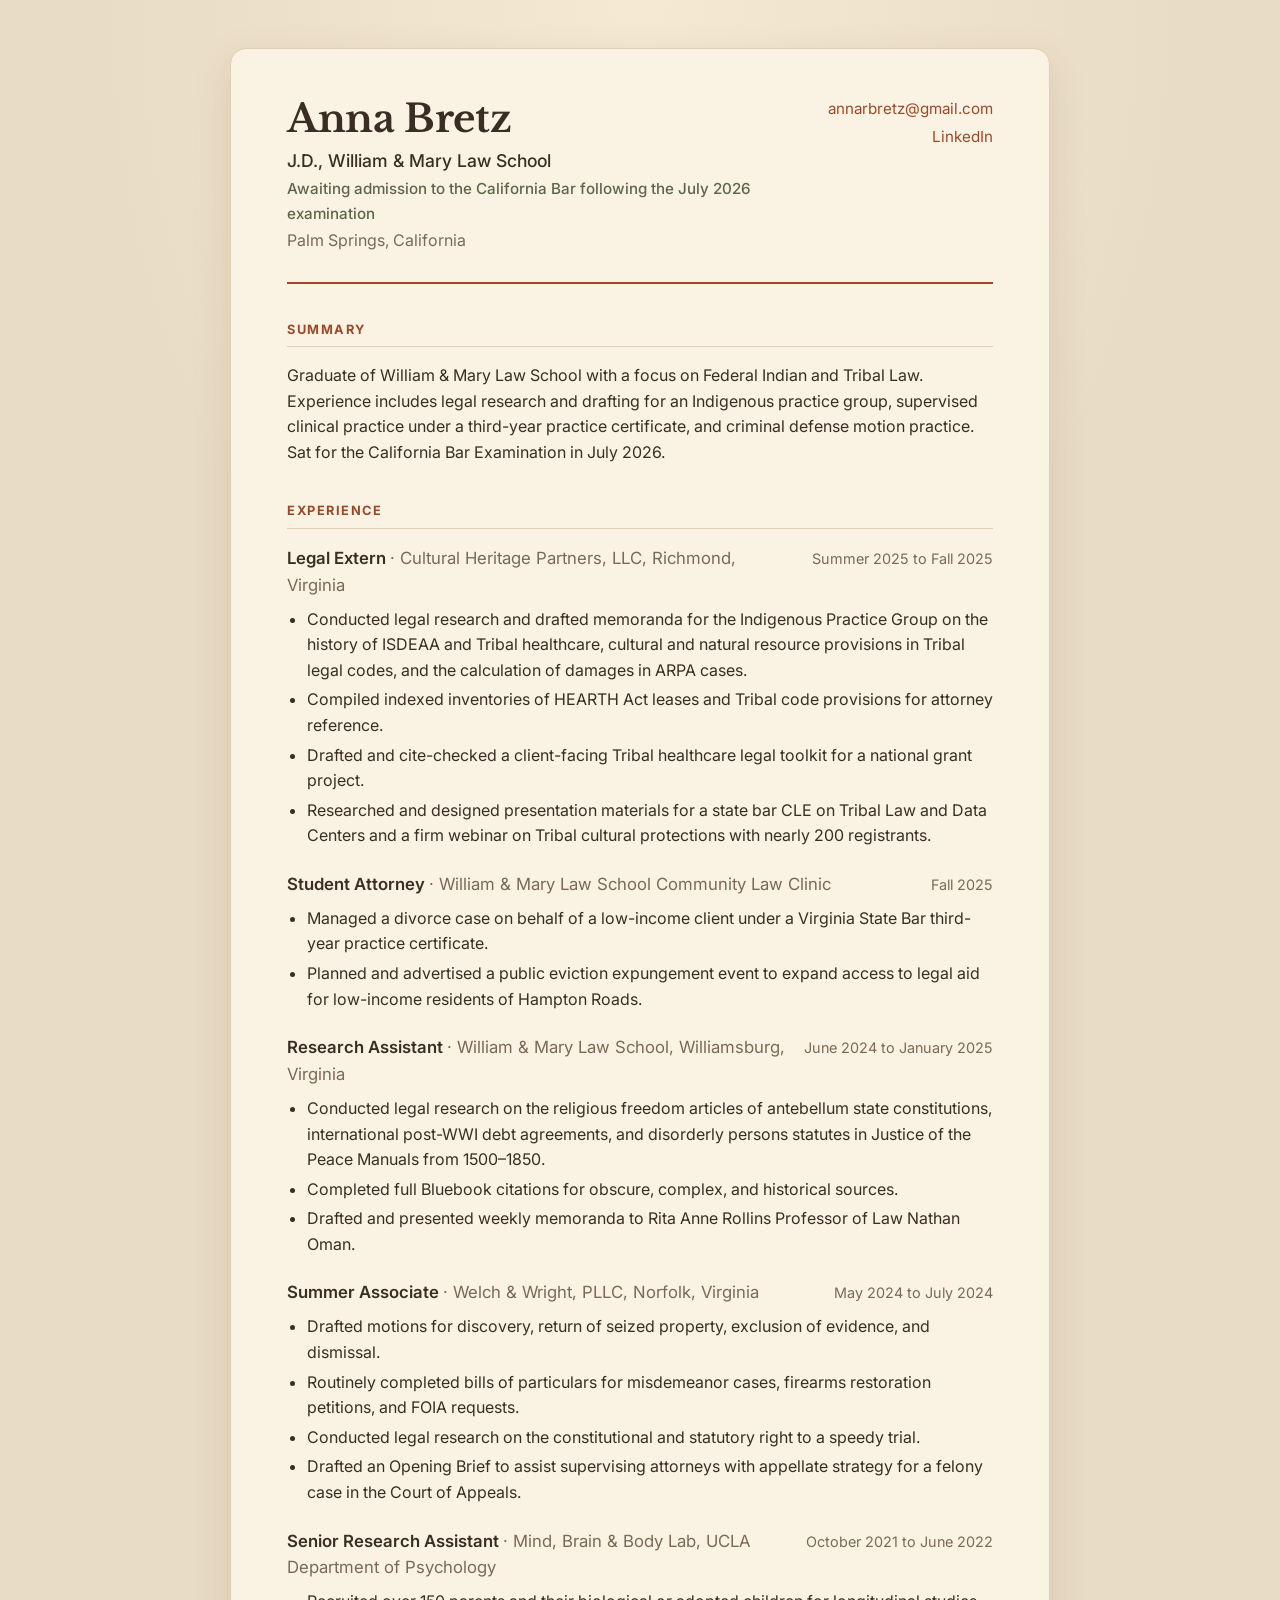
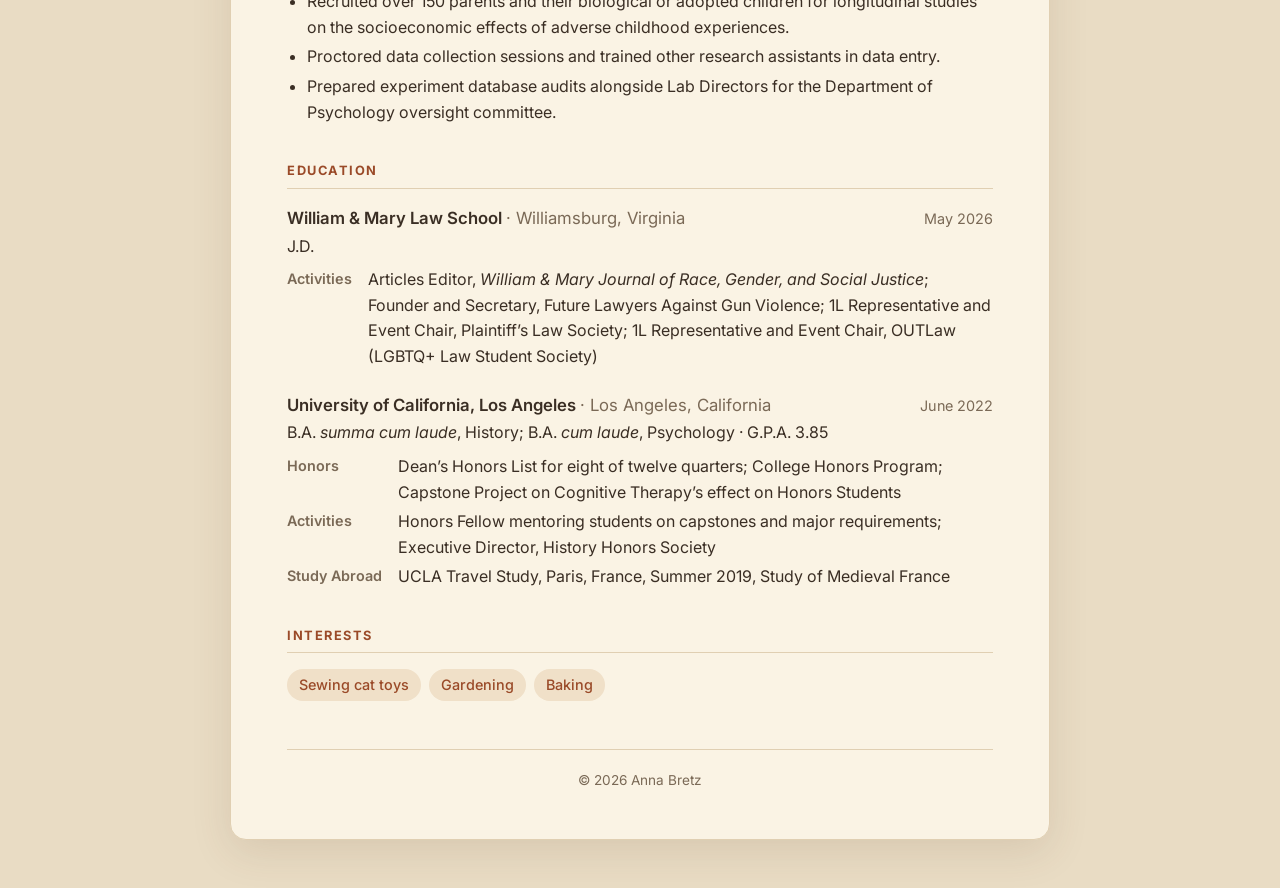
==== index.html @ bf1dffb8 "Add resume website Co-Authored-By: Claude Opus 5.5 <noreply@anthropic.com> Claude-Session: https://c" ====
<!doctype html>
<html lang="en">
<head>
  <meta charset="utf-8">
  <meta name="viewport" content="width=device-width, initial-scale=1">

  <title>Anna Bretz — J.D., William &amp; Mary Law School</title>
  <meta name="description" content="Resume of Anna Bretz: J.D., William & Mary Law School, with a focus on Federal Indian and Tribal Law.">

  <meta property="og:type" content="website">
  <meta property="og:title" content="Anna Bretz — J.D., William &amp; Mary Law School">
  <meta property="og:description" content="Resume of Anna Bretz: J.D., William & Mary Law School, with a focus on Federal Indian and Tribal Law.">
  <meta property="og:url" content="https://annabretz.com/">
  <meta name="twitter:card" content="summary">

  <link rel="icon" href="data:image/svg+xml,<svg xmlns='http://www.w3.org/2000/svg' viewBox='0 0 100 100'><rect width='100' height='100' rx='20' fill='%239a4a28'/><text x='50' y='66' font-size='50' text-anchor='middle' fill='white' font-family='Arial,sans-serif' font-weight='bold'>AB</text></svg>">
  <link rel="preconnect" href="https://fonts.googleapis.com">
  <link rel="preconnect" href="https://fonts.gstatic.com" crossorigin>
  <link href="https://fonts.googleapis.com/css2?family=Inter:wght@400;500;600;700&family=Libre+Baskerville:wght@400;700&display=swap" rel="stylesheet">
  <link rel="stylesheet" href="styles.css">
</head>
<body>
  <main class="page">

    <!-- ===================== HEADER ===================== -->
    <header class="hero">
      <div>
        <h1>Anna Bretz</h1>
        <p class="role">J.D., William &amp; Mary Law School</p>
        <p class="status">Awaiting admission to the California Bar following the July 2026 examination</p>
        <p class="location">Palm Springs, California</p>
      </div>
      <nav class="contact" aria-label="Contact">
        <a href="mailto:annarbretz@gmail.com">annarbretz@gmail.com</a>
        <a href="https://www.linkedin.com/in/annabretz" target="_blank" rel="noopener">LinkedIn</a>
      </nav>
    </header>

    <!-- ===================== SUMMARY ===================== -->
    <section>
      <h2>Summary</h2>
      <p>
        Graduate of William &amp; Mary Law School with a focus on Federal Indian and Tribal Law.
        Experience includes legal research and drafting for an Indigenous practice group,
        supervised clinical practice under a third-year practice certificate, and criminal
        defense motion practice. Sat for the California Bar Examination in July 2026.
      </p>
    </section>

    <!-- ===================== EXPERIENCE ===================== -->
    <section>
      <h2>Experience</h2>
      <article class="item">
        <div class="item-head">
          <h3>Legal Extern <span class="org">· Cultural Heritage Partners, LLC, Richmond, Virginia</span></h3>
          <span class="dates">Summer 2025 to Fall 2025</span>
        </div>
        <ul>
          <li>Conducted legal research and drafted memoranda for the Indigenous Practice Group on the history of ISDEAA and Tribal healthcare, cultural and natural resource provisions in Tribal legal codes, and the calculation of damages in ARPA cases.</li>
          <li>Compiled indexed inventories of HEARTH Act leases and Tribal code provisions for attorney reference.</li>
          <li>Drafted and cite-checked a client-facing Tribal healthcare legal toolkit for a national grant project.</li>
          <li>Researched and designed presentation materials for a state bar CLE on Tribal Law and Data Centers and a firm webinar on Tribal cultural protections with nearly 200 registrants.</li>
        </ul>
      </article>

      <article class="item">
        <div class="item-head">
          <h3>Student Attorney <span class="org">· William &amp; Mary Law School Community Law Clinic</span></h3>
          <span class="dates">Fall 2025</span>
        </div>
        <ul>
          <li>Managed a divorce case on behalf of a low-income client under a Virginia State Bar third-year practice certificate.</li>
          <li>Planned and advertised a public eviction expungement event to expand access to legal aid for low-income residents of Hampton Roads.</li>
        </ul>
      </article>


      <article class="item">
        <div class="item-head">
          <h3>Research Assistant <span class="org">· William &amp; Mary Law School, Williamsburg, Virginia</span></h3>
          <span class="dates">June 2024 to January 2025</span>
        </div>
        <ul>
          <li>Conducted legal research on the religious freedom articles of antebellum state constitutions, international post-WWI debt agreements, and disorderly persons statutes in Justice of the Peace Manuals from 1500–1850.</li>
          <li>Completed full Bluebook citations for obscure, complex, and historical sources.</li>
          <li>Drafted and presented weekly memoranda to Rita Anne Rollins Professor of Law Nathan Oman.</li>
        </ul>
      </article>

      <article class="item">
        <div class="item-head">
          <h3>Summer Associate <span class="org">· Welch &amp; Wright, PLLC, Norfolk, Virginia</span></h3>
          <span class="dates">May 2024 to July 2024</span>
        </div>
        <ul>
          <li>Drafted motions for discovery, return of seized property, exclusion of evidence, and dismissal.</li>
          <li>Routinely completed bills of particulars for misdemeanor cases, firearms restoration petitions, and FOIA requests.</li>
          <li>Conducted legal research on the constitutional and statutory right to a speedy trial.</li>
          <li>Drafted an Opening Brief to assist supervising attorneys with appellate strategy for a felony case in the Court of Appeals.</li>
        </ul>
      </article>

      <article class="item">
        <div class="item-head">
          <h3>Senior Research Assistant <span class="org">· Mind, Brain &amp; Body Lab, UCLA Department of Psychology</span></h3>
          <span class="dates">October 2021 to June 2022</span>
        </div>
        <ul>
          <li>Recruited over 150 parents and their biological or adopted children for longitudinal studies on the socioeconomic effects of adverse childhood experiences.</li>
          <li>Proctored data collection sessions and trained other research assistants in data entry.</li>
          <li>Prepared experiment database audits alongside Lab Directors for the Department of Psychology oversight committee.</li>
        </ul>
      </article>
    </section>

    <!-- ===================== EDUCATION ===================== -->
    <section>
      <h2>Education</h2>

      <article class="item">
        <div class="item-head">
          <h3>William &amp; Mary Law School <span class="org">· Williamsburg, Virginia</span></h3>
          <span class="dates">May 2026</span>
        </div>
        <p class="degree">J.D.</p>
        <dl class="details">
          <dt>Activities</dt>
          <dd>Articles Editor, <em>William &amp; Mary Journal of Race, Gender, and Social Justice</em>; Founder and Secretary, Future Lawyers Against Gun Violence; 1L Representative and Event Chair, Plaintiff’s Law Society; 1L Representative and Event Chair, OUTLaw (LGBTQ+ Law Student Society)</dd>
        </dl>
      </article>

      <article class="item">
        <div class="item-head">
          <h3>University of California, Los Angeles <span class="org">· Los Angeles, California</span></h3>
          <span class="dates">June 2022</span>
        </div>
        <p class="degree">B.A. <em>summa cum laude</em>, History; B.A. <em>cum laude</em>, Psychology · G.P.A. 3.85</p>
        <dl class="details">
          <dt>Honors</dt>
          <dd>Dean’s Honors List for eight of twelve quarters; College Honors Program; Capstone Project on Cognitive Therapy’s effect on Honors Students</dd>
          <dt>Activities</dt>
          <dd>Honors Fellow mentoring students on capstones and major requirements; Executive Director, History Honors Society</dd>
          <dt>Study Abroad</dt>
          <dd>UCLA Travel Study, Paris, France, Summer 2019, Study of Medieval France</dd>
        </dl>
      </article>
    </section>

    <!-- ===================== INTERESTS ===================== -->
    <section>
      <h2>Interests</h2>
      <ul class="tags">
        <li>Sewing cat toys</li>
        <li>Gardening</li>
        <li>Baking</li>
      </ul>
    </section>

    <footer>
      <p>© <span id="year"></span> Anna Bretz</p>
    </footer>
  </main>

  <script>document.getElementById('year').textContent = new Date().getFullYear();</script>
</body>
</html>
---- styles.css ----
/* ===== Theme — change --accent to recolor the whole site ===== */
/* Desert palette: sand background, parchment page, terracotta accent, sage detail */
:root {
  --accent: #9a4a28;   /* terracotta */
  --sage: #5c6748;     /* desert sage */
  --bg: #e9dcc4;       /* sand */
  --card: #faf3e4;     /* parchment */
  --text: #3a2e24;     /* dark umber */
  --muted: #7a6956;
  --border: #e0cfb2;
  --tag-bg: #f0e0c8;
}

@media (prefers-color-scheme: dark) {
  :root {
    --accent: #e0915f;
    --sage: #a8b38f;
    --bg: #1c1712;
    --card: #26201a;
    --text: #efe4d1;
    --muted: #b4a28a;
    --border: #3b3127;
    --tag-bg: #3a2b20;
  }
}

* { box-sizing: border-box; }

body {
  margin: 0;
  background: var(--bg);
  background-image: radial-gradient(ellipse at top, rgba(255, 244, 222, 0.55), transparent 60%);
  background-attachment: fixed;
  color: var(--text);
  font-family: "Inter", system-ui, -apple-system, "Segoe UI", Roboto, sans-serif;
  font-size: 16px;
  line-height: 1.6;
  -webkit-font-smoothing: antialiased;
}

.page {
  max-width: 820px;
  margin: 48px auto;
  padding: 48px 56px;
  background: var(--card);
  border: 1px solid var(--border);
  border-radius: 16px;
  box-shadow: 0 12px 40px rgba(90, 60, 30, 0.12);
}

a { color: var(--accent); text-decoration: none; }
a:hover { text-decoration: underline; }

/* ----- Header ----- */
.hero {
  display: flex;
  justify-content: space-between;
  align-items: flex-start;
  gap: 24px;
  padding-bottom: 28px;
  border-bottom: 2px solid var(--accent);
}
h1 { margin: 0; font-family: "Libre Baskerville", Georgia, serif; font-size: 2.4rem; font-weight: 700; line-height: 1.15; letter-spacing: -0.01em; }
.role { margin: 6px 0 0; font-size: 1.1rem; font-weight: 500; }
.status { margin: 2px 0 0; font-size: 0.95rem; font-weight: 500; color: var(--sage); }
.location { margin: 2px 0 0; color: var(--muted); }

.contact {
  display: flex;
  flex-direction: column;
  align-items: flex-end;
  gap: 4px;
  font-size: 0.95rem;
  white-space: nowrap;
}
.button {
  margin-top: 8px;
  padding: 8px 16px;
  background: var(--accent);
  color: #fff;
  border-radius: 8px;
  font-weight: 600;
}
.button:hover { text-decoration: none; opacity: 0.9; }

/* ----- Sections ----- */
section { margin-top: 36px; }
h2 {
  margin: 0 0 16px;
  padding-bottom: 6px;
  border-bottom: 1px solid var(--border);
  font-size: 0.8rem;
  font-weight: 700;
  letter-spacing: 0.12em;
  text-transform: uppercase;
  color: var(--accent);
}
h3 { margin: 0; font-size: 1.05rem; font-weight: 600; }
.org { font-weight: 400; color: var(--muted); }

.item { margin-bottom: 22px; }
.item:last-child { margin-bottom: 0; }
.item-head {
  display: flex;
  justify-content: space-between;
  align-items: baseline;
  gap: 16px;
}
.dates { color: var(--muted); font-size: 0.9rem; white-space: nowrap; }
.item ul { margin: 8px 0 0; padding-left: 20px; }
.item li { margin-bottom: 4px; }
.note { margin: 6px 0 0; color: var(--muted); }
.degree { margin: 2px 0 0; }
.details {
  display: grid;
  grid-template-columns: max-content 1fr;
  gap: 4px 16px;
  margin: 8px 0 0;
}
.details dt { font-weight: 600; font-size: 0.9rem; color: var(--muted); }
.details dd { margin: 0; }
@media (max-width: 640px) {
  .details { grid-template-columns: 1fr; gap: 0; }
  .details dd { margin-bottom: 6px; }
}

.tags {
  list-style: none;
  margin: 0;
  padding: 0;
  display: flex;
  flex-wrap: wrap;
  gap: 8px;
}
.tags li {
  padding: 4px 12px;
  background: var(--tag-bg);
  color: var(--accent);
  border-radius: 999px;
  font-size: 0.9rem;
  font-weight: 500;
}

footer {
  margin-top: 48px;
  padding-top: 20px;
  border-top: 1px solid var(--border);
  color: var(--muted);
  font-size: 0.85rem;
  text-align: center;
}
footer p { margin: 0; }

/* ----- Phones ----- */
@media (max-width: 640px) {
  .page { margin: 0; padding: 28px 16px; border: none; border-radius: 0; }
  .hero { flex-direction: column; }
  .contact { align-items: flex-start; }
  h1 { font-size: 2rem; }
  .item-head { flex-direction: column; gap: 0; }
}

/* ----- Printing (Ctrl/Cmd+P gives a clean one-page-style resume) ----- */
@media print {
  :root { --bg: #fff; --card: #fff; --text: #000; --muted: #444; --accent: #8a4426; --sage: #4f5a3c; --tag-bg: #fff; }
  body { font-size: 11pt; background-image: none; }
  .page { margin: 0; padding: 0; border: none; max-width: none; box-shadow: none; }
  .button, footer { display: none; }
  .tags li { border: 1px solid #ccc; }
  section, .item { break-inside: avoid; }
}
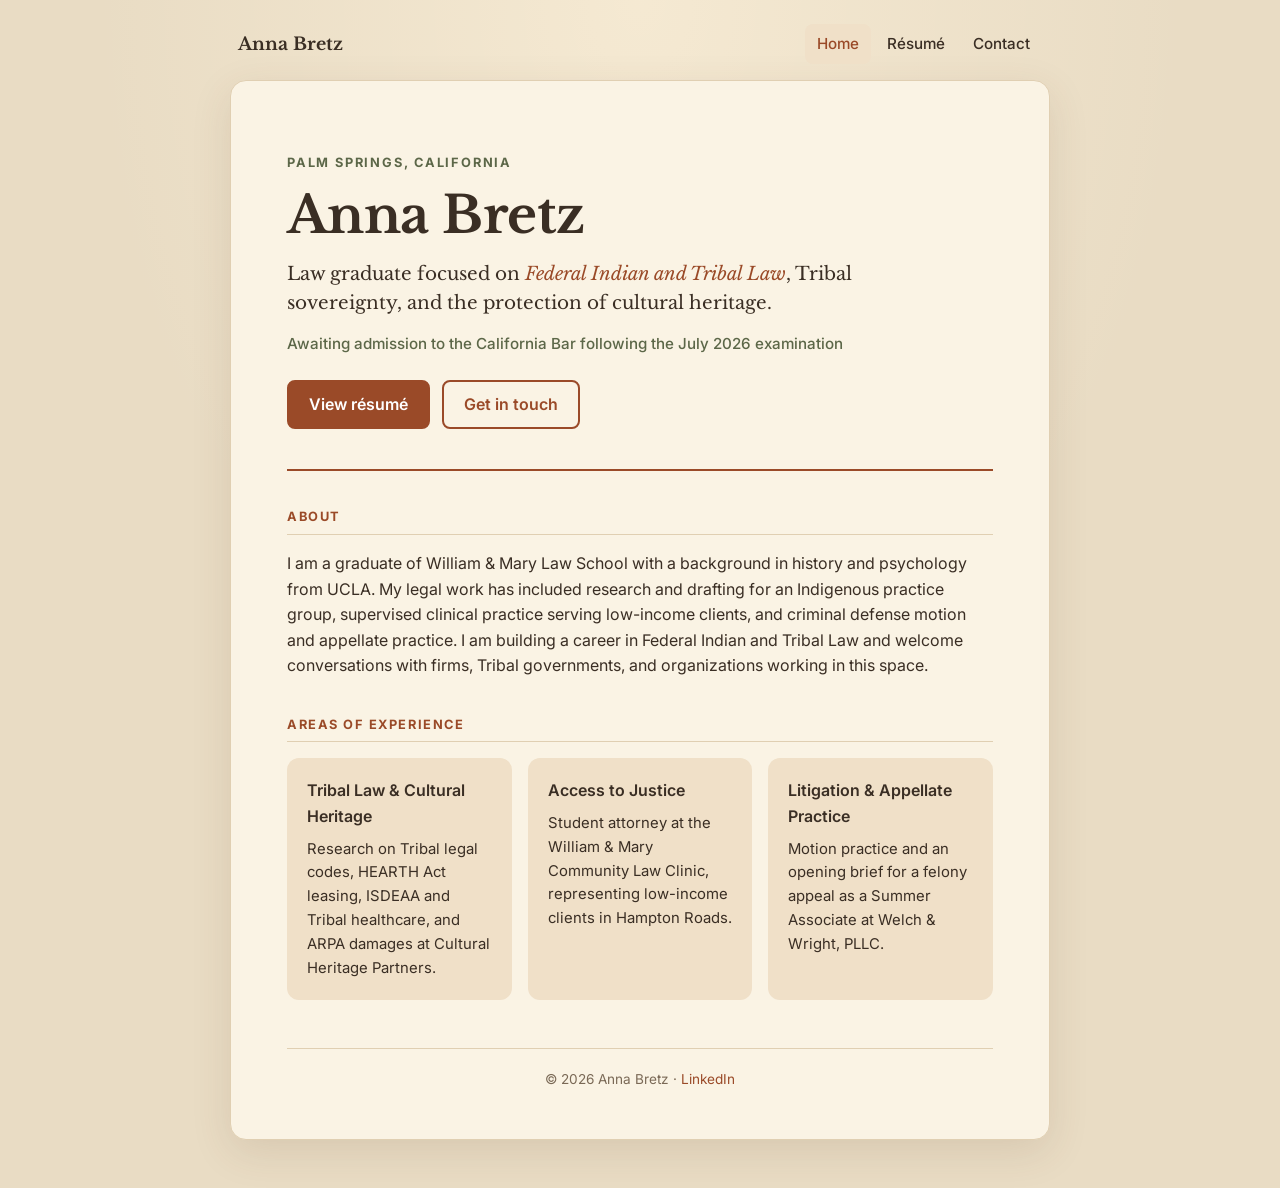
==== commit 38bf4369: "Add home page, contact form, and site navigation Moves the resume to resume.html, adds a landing pag" ====
--- a/index.html
+++ b/index.html
@@ -4,160 +4,82 @@
   <meta charset="utf-8">
   <meta name="viewport" content="width=device-width, initial-scale=1">
 
-  <title>Anna Bretz — J.D., William &amp; Mary Law School</title>
-  <meta name="description" content="Resume of Anna Bretz: J.D., William & Mary Law School, with a focus on Federal Indian and Tribal Law.">
+  <title>Anna Bretz — Federal Indian &amp; Tribal Law</title>
+  <meta name="description" content="Anna Bretz, J.D., William & Mary Law School. Focused on Federal Indian and Tribal Law, based in Palm Springs, California.">
 
   <meta property="og:type" content="website">
-  <meta property="og:title" content="Anna Bretz — J.D., William &amp; Mary Law School">
-  <meta property="og:description" content="Resume of Anna Bretz: J.D., William & Mary Law School, with a focus on Federal Indian and Tribal Law.">
+  <meta property="og:title" content="Anna Bretz — Federal Indian &amp; Tribal Law">
+  <meta property="og:description" content="J.D., William & Mary Law School. Focused on Federal Indian and Tribal Law, based in Palm Springs, California.">
   <meta property="og:url" content="https://annabretz.com/">
   <meta name="twitter:card" content="summary">
 
   <link rel="icon" href="data:image/svg+xml,<svg xmlns='http://www.w3.org/2000/svg' viewBox='0 0 100 100'><rect width='100' height='100' rx='20' fill='%239a4a28'/><text x='50' y='66' font-size='50' text-anchor='middle' fill='white' font-family='Arial,sans-serif' font-weight='bold'>AB</text></svg>">
   <link rel="preconnect" href="https://fonts.googleapis.com">
   <link rel="preconnect" href="https://fonts.gstatic.com" crossorigin>
-  <link href="https://fonts.googleapis.com/css2?family=Inter:wght@400;500;600;700&family=Libre+Baskerville:wght@400;700&display=swap" rel="stylesheet">
+  <link href="https://fonts.googleapis.com/css2?family=Inter:wght@400;500;600;700&family=Libre+Baskerville:ital,wght@0,400;0,700;1,400&display=swap" rel="stylesheet">
   <link rel="stylesheet" href="styles.css">
 </head>
 <body>
-  <main class="page">
+  <header class="site-nav">
+    <a class="brand" href="index.html">Anna Bretz</a>
+    <nav aria-label="Main">
+      <a href="index.html" aria-current="page">Home</a>
+      <a href="resume.html">Résumé</a>
+      <a href="contact.html">Contact</a>
+    </nav>
+  </header>
 
-    <!-- ===================== HEADER ===================== -->
-    <header class="hero">
-      <div>
-        <h1>Anna Bretz</h1>
-        <p class="role">J.D., William &amp; Mary Law School</p>
-        <p class="status">Awaiting admission to the California Bar following the July 2026 examination</p>
-        <p class="location">Palm Springs, California</p>
+  <main class="page landing">
+
+    <!-- ===================== INTRO ===================== -->
+    <section class="intro">
+      <p class="eyebrow">Palm Springs, California</p>
+      <h1>Anna Bretz</h1>
+      <p class="lede">
+        Law graduate focused on <em>Federal Indian and Tribal Law</em>, Tribal sovereignty,
+        and the protection of cultural heritage.
+      </p>
+      <p class="status">Awaiting admission to the California Bar following the July 2026 examination</p>
+      <div class="actions">
+        <a class="button" href="resume.html">View résumé</a>
+        <a class="button button-ghost" href="contact.html">Get in touch</a>
       </div>
-      <nav class="contact" aria-label="Contact">
-        <a href="mailto:annarbretz@gmail.com">annarbretz@gmail.com</a>
-        <a href="https://www.linkedin.com/in/annabretz" target="_blank" rel="noopener">LinkedIn</a>
-      </nav>
-    </header>
+    </section>
 
-    <!-- ===================== SUMMARY ===================== -->
+    <!-- ===================== ABOUT ===================== -->
     <section>
-      <h2>Summary</h2>
+      <h2>About</h2>
       <p>
-        Graduate of William &amp; Mary Law School with a focus on Federal Indian and Tribal Law.
-        Experience includes legal research and drafting for an Indigenous practice group,
-        supervised clinical practice under a third-year practice certificate, and criminal
-        defense motion practice. Sat for the California Bar Examination in July 2026.
+        I am a graduate of William &amp; Mary Law School with a background in history and
+        psychology from UCLA. My legal work has included research and drafting for an
+        Indigenous practice group, supervised clinical practice serving low-income clients,
+        and criminal defense motion and appellate practice. I am building a career in
+        Federal Indian and Tribal Law and welcome conversations with firms, Tribal
+        governments, and organizations working in this space.
       </p>
     </section>
 
-    <!-- ===================== EXPERIENCE ===================== -->
+    <!-- ===================== AREAS ===================== -->
     <section>
-      <h2>Experience</h2>
-      <article class="item">
-        <div class="item-head">
-          <h3>Legal Extern <span class="org">· Cultural Heritage Partners, LLC, Richmond, Virginia</span></h3>
-          <span class="dates">Summer 2025 to Fall 2025</span>
-        </div>
-        <ul>
-          <li>Conducted legal research and drafted memoranda for the Indigenous Practice Group on the history of ISDEAA and Tribal healthcare, cultural and natural resource provisions in Tribal legal codes, and the calculation of damages in ARPA cases.</li>
-          <li>Compiled indexed inventories of HEARTH Act leases and Tribal code provisions for attorney reference.</li>
-          <li>Drafted and cite-checked a client-facing Tribal healthcare legal toolkit for a national grant project.</li>
-          <li>Researched and designed presentation materials for a state bar CLE on Tribal Law and Data Centers and a firm webinar on Tribal cultural protections with nearly 200 registrants.</li>
-        </ul>
-      </article>
-
-      <article class="item">
-        <div class="item-head">
-          <h3>Student Attorney <span class="org">· William &amp; Mary Law School Community Law Clinic</span></h3>
-          <span class="dates">Fall 2025</span>
-        </div>
-        <ul>
-          <li>Managed a divorce case on behalf of a low-income client under a Virginia State Bar third-year practice certificate.</li>
-          <li>Planned and advertised a public eviction expungement event to expand access to legal aid for low-income residents of Hampton Roads.</li>
-        </ul>
-      </article>
-
-
-      <article class="item">
-        <div class="item-head">
-          <h3>Research Assistant <span class="org">· William &amp; Mary Law School, Williamsburg, Virginia</span></h3>
-          <span class="dates">June 2024 to January 2025</span>
-        </div>
-        <ul>
-          <li>Conducted legal research on the religious freedom articles of antebellum state constitutions, international post-WWI debt agreements, and disorderly persons statutes in Justice of the Peace Manuals from 1500–1850.</li>
-          <li>Completed full Bluebook citations for obscure, complex, and historical sources.</li>
-          <li>Drafted and presented weekly memoranda to Rita Anne Rollins Professor of Law Nathan Oman.</li>
-        </ul>
-      </article>
-
-      <article class="item">
-        <div class="item-head">
-          <h3>Summer Associate <span class="org">· Welch &amp; Wright, PLLC, Norfolk, Virginia</span></h3>
-          <span class="dates">May 2024 to July 2024</span>
-        </div>
-        <ul>
-          <li>Drafted motions for discovery, return of seized property, exclusion of evidence, and dismissal.</li>
-          <li>Routinely completed bills of particulars for misdemeanor cases, firearms restoration petitions, and FOIA requests.</li>
-          <li>Conducted legal research on the constitutional and statutory right to a speedy trial.</li>
-          <li>Drafted an Opening Brief to assist supervising attorneys with appellate strategy for a felony case in the Court of Appeals.</li>
-        </ul>
-      </article>
-
-      <article class="item">
-        <div class="item-head">
-          <h3>Senior Research Assistant <span class="org">· Mind, Brain &amp; Body Lab, UCLA Department of Psychology</span></h3>
-          <span class="dates">October 2021 to June 2022</span>
-        </div>
-        <ul>
-          <li>Recruited over 150 parents and their biological or adopted children for longitudinal studies on the socioeconomic effects of adverse childhood experiences.</li>
-          <li>Proctored data collection sessions and trained other research assistants in data entry.</li>
-          <li>Prepared experiment database audits alongside Lab Directors for the Department of Psychology oversight committee.</li>
-        </ul>
-      </article>
-    </section>
-
-    <!-- ===================== EDUCATION ===================== -->
-    <section>
-      <h2>Education</h2>
-
-      <article class="item">
-        <div class="item-head">
-          <h3>William &amp; Mary Law School <span class="org">· Williamsburg, Virginia</span></h3>
-          <span class="dates">May 2026</span>
-        </div>
-        <p class="degree">J.D.</p>
-        <dl class="details">
-          <dt>Activities</dt>
-          <dd>Articles Editor, <em>William &amp; Mary Journal of Race, Gender, and Social Justice</em>; Founder and Secretary, Future Lawyers Against Gun Violence; 1L Representative and Event Chair, Plaintiff’s Law Society; 1L Representative and Event Chair, OUTLaw (LGBTQ+ Law Student Society)</dd>
-        </dl>
-      </article>
-
-      <article class="item">
-        <div class="item-head">
-          <h3>University of California, Los Angeles <span class="org">· Los Angeles, California</span></h3>
-          <span class="dates">June 2022</span>
-        </div>
-        <p class="degree">B.A. <em>summa cum laude</em>, History; B.A. <em>cum laude</em>, Psychology · G.P.A. 3.85</p>
-        <dl class="details">
-          <dt>Honors</dt>
-          <dd>Dean’s Honors List for eight of twelve quarters; College Honors Program; Capstone Project on Cognitive Therapy’s effect on Honors Students</dd>
-          <dt>Activities</dt>
-          <dd>Honors Fellow mentoring students on capstones and major requirements; Executive Director, History Honors Society</dd>
-          <dt>Study Abroad</dt>
-          <dd>UCLA Travel Study, Paris, France, Summer 2019, Study of Medieval France</dd>
-        </dl>
-      </article>
-    </section>
-
-    <!-- ===================== INTERESTS ===================== -->
-    <section>
-      <h2>Interests</h2>
-      <ul class="tags">
-        <li>Sewing cat toys</li>
-        <li>Gardening</li>
-        <li>Baking</li>
-      </ul>
+      <h2>Areas of Experience</h2>
+      <div class="areas">
+        <article class="area">
+          <h3>Tribal Law &amp; Cultural Heritage</h3>
+          <p>Research on Tribal legal codes, HEARTH Act leasing, ISDEAA and Tribal healthcare, and ARPA damages at Cultural Heritage Partners.</p>
+        </article>
+        <article class="area">
+          <h3>Access to Justice</h3>
+          <p>Student attorney at the William &amp; Mary Community Law Clinic, representing low-income clients in Hampton Roads.</p>
+        </article>
+        <article class="area">
+          <h3>Litigation &amp; Appellate Practice</h3>
+          <p>Motion practice and an opening brief for a felony appeal as a Summer Associate at Welch &amp; Wright, PLLC.</p>
+        </article>
+      </div>
     </section>
 
     <footer>
-      <p>© <span id="year"></span> Anna Bretz</p>
+      <p>© <span id="year"></span> Anna Bretz · <a href="https://www.linkedin.com/in/annabretz" target="_blank" rel="noopener">LinkedIn</a></p>
     </footer>
   </main>
 
--- a/styles.css
+++ b/styles.css
@@ -9,6 +9,8 @@
   --muted: #7a6956;
   --border: #e0cfb2;
   --tag-bg: #f0e0c8;
+  --on-accent: #ffffff;
+  --field: #fffaf0;
 }
 
 @media (prefers-color-scheme: dark) {
@@ -21,6 +23,8 @@
     --muted: #b4a28a;
     --border: #3b3127;
     --tag-bg: #3a2b20;
+    --on-accent: #1c1712;
+    --field: #1f1a15;
   }
 }
 
@@ -40,7 +44,7 @@
 
 .page {
   max-width: 820px;
-  margin: 48px auto;
+  margin: 8px auto 48px;
   padding: 48px 56px;
   background: var(--card);
   border: 1px solid var(--border);
@@ -76,10 +80,14 @@
 .button {
   margin-top: 8px;
   padding: 8px 16px;
+  display: inline-block;
   background: var(--accent);
-  color: #fff;
+  color: var(--on-accent);
+  border: 2px solid var(--accent);
   border-radius: 8px;
+  font: inherit;
   font-weight: 600;
+  cursor: pointer;
 }
 .button:hover { text-decoration: none; opacity: 0.9; }
 
@@ -151,6 +159,102 @@
 }
 footer p { margin: 0; }
 
+
+/* ----- Site navigation ----- */
+.site-nav {
+  max-width: 820px;
+  margin: 24px auto 16px;
+  padding: 0 8px;
+  display: flex;
+  justify-content: space-between;
+  align-items: center;
+  flex-wrap: wrap;
+  gap: 12px;
+}
+.brand {
+  font-family: "Libre Baskerville", Georgia, serif;
+  font-weight: 700;
+  font-size: 1.1rem;
+  color: var(--text);
+}
+.brand:hover { text-decoration: none; color: var(--accent); }
+.site-nav nav { display: flex; gap: 4px; flex-wrap: wrap; }
+.site-nav nav a {
+  padding: 8px 12px;
+  border-radius: 8px;
+  color: var(--text);
+  font-weight: 500;
+  font-size: 0.95rem;
+}
+.site-nav nav a:hover { text-decoration: none; background: var(--tag-bg); }
+.site-nav nav a[aria-current="page"] { color: var(--accent); background: var(--tag-bg); }
+
+/* ----- Landing & page intros ----- */
+.intro { margin-top: 0; padding-bottom: 32px; border-bottom: 2px solid var(--accent); }
+.intro-compact { padding-bottom: 24px; }
+.landing .intro { padding: 24px 0 40px; }
+.landing .intro h1 { font-size: 3.2rem; }
+.eyebrow {
+  margin: 0 0 12px;
+  font-size: 0.8rem;
+  font-weight: 700;
+  letter-spacing: 0.14em;
+  text-transform: uppercase;
+  color: var(--sage);
+}
+.lede {
+  margin: 14px 0 0;
+  max-width: 36em;
+  font-family: "Libre Baskerville", Georgia, serif;
+  font-size: 1.15rem;
+  line-height: 1.6;
+}
+.lede em { color: var(--accent); font-style: italic; }
+.intro .status { margin-top: 14px; }
+.actions { display: flex; flex-wrap: wrap; gap: 12px; margin-top: 24px; }
+.actions .button { margin: 0; padding: 10px 20px; }
+.button-ghost { background: transparent; color: var(--accent); }
+.button-ghost:hover { background: var(--tag-bg); opacity: 1; }
+
+.areas {
+  display: grid;
+  grid-template-columns: repeat(3, minmax(0, 1fr));
+  gap: 16px;
+}
+.area {
+  padding: 20px;
+  background: var(--tag-bg);
+  border-radius: 12px;
+}
+.area h3 { font-size: 1rem; margin-bottom: 8px; }
+.area p { margin: 0; font-size: 0.93rem; color: var(--text); }
+
+/* ----- Contact form ----- */
+.contact-form { margin-top: 32px; display: flex; flex-direction: column; gap: 18px; }
+.field-row { display: grid; grid-template-columns: repeat(2, minmax(0, 1fr)); gap: 18px; }
+.field { display: flex; flex-direction: column; gap: 6px; }
+.field label { font-weight: 600; font-size: 0.92rem; }
+.optional { font-weight: 400; color: var(--muted); }
+.field input, .field select, .field textarea {
+  width: 100%;
+  padding: 11px 12px;
+  font: inherit;
+  color: var(--text);
+  background: var(--field);
+  border: 1px solid var(--muted);
+  border-radius: 8px;
+}
+.field input, .field select { min-height: 48px; }
+.field textarea { resize: vertical; min-height: 140px; }
+.field input:focus, .field select:focus, .field textarea:focus,
+.button:focus-visible, a:focus-visible {
+  outline: 3px solid var(--accent);
+  outline-offset: 2px;
+}
+.contact-form .button { align-self: flex-start; margin: 4px 0 0; padding: 12px 24px; }
+.honey { position: absolute; left: -9999px; width: 1px; height: 1px; opacity: 0; }
+.alt-contact p { margin: 0; }
+
 /* ----- Phones ----- */
 @media (max-width: 640px) {
   .page { margin: 0; padding: 28px 16px; border: none; border-radius: 0; }
@@ -158,6 +262,9 @@
   .contact { align-items: flex-start; }
   h1 { font-size: 2rem; }
   .item-head { flex-direction: column; gap: 0; }
+  .site-nav { margin: 16px 16px 8px; padding: 0; }
+  .landing .intro h1 { font-size: 2.4rem; }
+  .areas, .field-row { grid-template-columns: 1fr; }
 }
 
 /* ----- Printing (Ctrl/Cmd+P gives a clean one-page-style resume) ----- */
@@ -165,7 +272,7 @@
   :root { --bg: #fff; --card: #fff; --text: #000; --muted: #444; --accent: #8a4426; --sage: #4f5a3c; --tag-bg: #fff; }
   body { font-size: 11pt; background-image: none; }
   .page { margin: 0; padding: 0; border: none; max-width: none; box-shadow: none; }
-  .button, footer { display: none; }
+  .button, footer, .site-nav { display: none; }
   .tags li { border: 1px solid #ccc; }
   section, .item { break-inside: avoid; }
 }
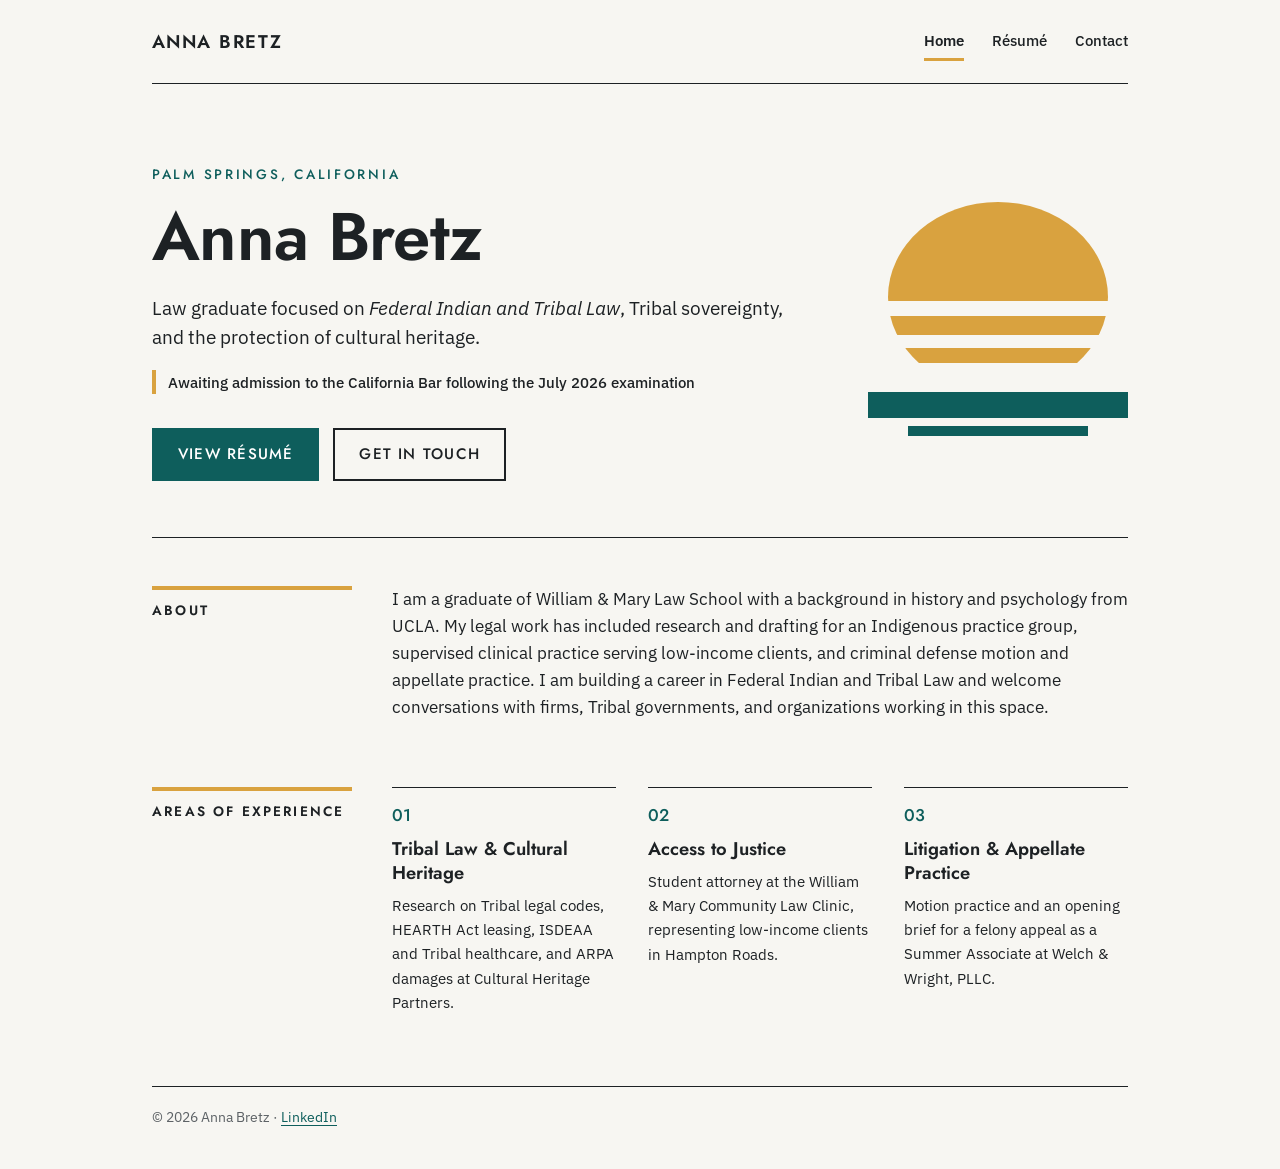
==== commit ac404b6e: "Restyle site in Palm Springs mid-century modern look Co-Authored-By: Claude Opus 5.5 <noreply@anthro" ====
--- a/index.html
+++ b/index.html
@@ -13,10 +13,10 @@
   <meta property="og:url" content="https://annabretz.com/">
   <meta name="twitter:card" content="summary">
 
-  <link rel="icon" href="data:image/svg+xml,<svg xmlns='http://www.w3.org/2000/svg' viewBox='0 0 100 100'><rect width='100' height='100' rx='20' fill='%239a4a28'/><text x='50' y='66' font-size='50' text-anchor='middle' fill='white' font-family='Arial,sans-serif' font-weight='bold'>AB</text></svg>">
+  <link rel="icon" href="data:image/svg+xml,<svg xmlns='http://www.w3.org/2000/svg' viewBox='0 0 100 100'><rect width='100' height='100' fill='%230e5e5c'/><text x='50' y='66' font-size='50' text-anchor='middle' fill='white' font-family='Futura,Century Gothic,Arial,sans-serif' font-weight='600'>AB</text></svg>">
   <link rel="preconnect" href="https://fonts.googleapis.com">
   <link rel="preconnect" href="https://fonts.gstatic.com" crossorigin>
-  <link href="https://fonts.googleapis.com/css2?family=Inter:wght@400;500;600;700&family=Libre+Baskerville:ital,wght@0,400;0,700;1,400&display=swap" rel="stylesheet">
+  <link href="https://fonts.googleapis.com/css2?family=IBM+Plex+Sans:ital,wght@0,400;0,500;0,600;1,400&family=Jost:wght@400;500;600&display=swap" rel="stylesheet">
   <link rel="stylesheet" href="styles.css">
 </head>
 <body>
@@ -33,6 +33,7 @@
 
     <!-- ===================== INTRO ===================== -->
     <section class="intro">
+      <div class="intro-text">
       <p class="eyebrow">Palm Springs, California</p>
       <h1>Anna Bretz</h1>
       <p class="lede">
@@ -43,6 +44,10 @@
       <div class="actions">
         <a class="button" href="resume.html">View résumé</a>
         <a class="button button-ghost" href="contact.html">Get in touch</a>
+      </div>
+      </div>
+      <div class="motif" aria-hidden="true">
+        <span class="sun"></span><span class="horizon"></span><span class="ground"></span>
       </div>
     </section>
 
--- a/styles.css
+++ b/styles.css
@@ -1,30 +1,29 @@
-/* ===== Theme — change --accent to recolor the whole site ===== */
-/* Desert palette: sand background, parchment page, terracotta accent, sage detail */
+/* ==========================================================
+   Palm Springs mid-century modern
+   Stucco white, charcoal ink, desert teal, sun ochre.
+   Change the colors here to restyle the whole site.
+   ========================================================== */
 :root {
-  --accent: #9a4a28;   /* terracotta */
-  --sage: #5c6748;     /* desert sage */
-  --bg: #e9dcc4;       /* sand */
-  --card: #faf3e4;     /* parchment */
-  --text: #3a2e24;     /* dark umber */
-  --muted: #7a6956;
-  --border: #e0cfb2;
-  --tag-bg: #f0e0c8;
-  --on-accent: #ffffff;
-  --field: #fffaf0;
+  --bg: #f7f6f2;        /* stucco white */
+  --ink: #1d2124;       /* charcoal */
+  --muted: #5d6266;
+  --rule: #d9d6cf;
+  --teal: #0e5e5c;      /* desert teal: links, buttons */
+  --ochre: #d9a23f;     /* sun ochre: graphic accents only */
+  --field: #ffffff;
+  --on-teal: #ffffff;
 }
 
 @media (prefers-color-scheme: dark) {
   :root {
-    --accent: #e0915f;
-    --sage: #a8b38f;
-    --bg: #1c1712;
-    --card: #26201a;
-    --text: #efe4d1;
-    --muted: #b4a28a;
-    --border: #3b3127;
-    --tag-bg: #3a2b20;
-    --on-accent: #1c1712;
-    --field: #1f1a15;
+    --bg: #141819;
+    --ink: #ece9e2;
+    --muted: #a5a9ab;
+    --rule: #2e3436;
+    --teal: #6cc4bc;
+    --ochre: #e2b257;
+    --field: #1b2022;
+    --on-teal: #0d1213;
   }
 }
 
@@ -33,42 +32,85 @@
 body {
   margin: 0;
   background: var(--bg);
-  background-image: radial-gradient(ellipse at top, rgba(255, 244, 222, 0.55), transparent 60%);
-  background-attachment: fixed;
-  color: var(--text);
-  font-family: "Inter", system-ui, -apple-system, "Segoe UI", Roboto, sans-serif;
-  font-size: 16px;
+  color: var(--ink);
+  font-family: "IBM Plex Sans", system-ui, -apple-system, "Segoe UI", sans-serif;
+  font-size: 17px;
   line-height: 1.6;
   -webkit-font-smoothing: antialiased;
 }
 
+a { color: var(--teal); text-decoration: underline; text-decoration-thickness: 1px; text-underline-offset: 3px; }
+a:hover { text-decoration-thickness: 2px; }
+a:focus-visible, .button:focus-visible { outline: 3px solid var(--teal); outline-offset: 3px; }
+
+h1, h2, h3, .brand { font-family: "Jost", "Futura", "Century Gothic", sans-serif; }
+
+/* ----- Site navigation ----- */
+.site-nav {
+  max-width: 976px;
+  margin: 0 auto;
+  padding: 22px 0;
+  display: flex;
+  justify-content: space-between;
+  align-items: center;
+  flex-wrap: wrap;
+  gap: 12px 24px;
+  border-bottom: 1px solid var(--ink);
+}
+.brand {
+  font-size: 1.15rem;
+  font-weight: 600;
+  letter-spacing: 0.08em;
+  text-transform: uppercase;
+  color: var(--ink);
+  text-decoration: none;
+}
+.site-nav nav { display: flex; gap: 28px; flex-wrap: wrap; }
+.site-nav nav a {
+  padding: 6px 0;
+  color: var(--ink);
+  font-size: 0.95rem;
+  font-weight: 500;
+  text-decoration: none;
+  border-bottom: 3px solid transparent;
+}
+.site-nav nav a:hover { border-bottom-color: var(--rule); }
+.site-nav nav a[aria-current="page"] { border-bottom-color: var(--ochre); font-weight: 600; }
+
+/* ----- Page frame ----- */
 .page {
-  max-width: 820px;
-  margin: 8px auto 48px;
-  padding: 48px 56px;
-  background: var(--card);
-  border: 1px solid var(--border);
-  border-radius: 16px;
-  box-shadow: 0 12px 40px rgba(90, 60, 30, 0.12);
-}
-
-a { color: var(--accent); text-decoration: none; }
-a:hover { text-decoration: underline; }
-
-/* ----- Header ----- */
+  max-width: 1040px;
+  margin: 0 auto;
+  padding: 56px 32px 40px;
+}
+
+h1 {
+  margin: 0;
+  font-size: 3rem;
+  font-weight: 600;
+  line-height: 1.05;
+  letter-spacing: -0.01em;
+}
+
+/* ----- Résumé header ----- */
 .hero {
   display: flex;
   justify-content: space-between;
-  align-items: flex-start;
+  align-items: flex-end;
   gap: 24px;
-  padding-bottom: 28px;
-  border-bottom: 2px solid var(--accent);
-}
-h1 { margin: 0; font-family: "Libre Baskerville", Georgia, serif; font-size: 2.4rem; font-weight: 700; line-height: 1.15; letter-spacing: -0.01em; }
-.role { margin: 6px 0 0; font-size: 1.1rem; font-weight: 500; }
-.status { margin: 2px 0 0; font-size: 0.95rem; font-weight: 500; color: var(--sage); }
-.location { margin: 2px 0 0; color: var(--muted); }
-
+  padding-bottom: 32px;
+  border-bottom: 1px solid var(--ink);
+}
+.role { margin: 12px 0 0; font-size: 1.1rem; font-weight: 500; }
+.status {
+  display: inline-block;
+  margin: 10px 0 0;
+  padding-left: 12px;
+  border-left: 4px solid var(--ochre);
+  font-size: 0.95rem;
+  font-weight: 500;
+}
+.location { margin: 8px 0 0; color: var(--muted); }
 .contact {
   display: flex;
   flex-direction: column;
@@ -77,202 +119,183 @@
   font-size: 0.95rem;
   white-space: nowrap;
 }
+
+/* ----- Buttons ----- */
 .button {
-  margin-top: 8px;
-  padding: 8px 16px;
   display: inline-block;
-  background: var(--accent);
-  color: var(--on-accent);
-  border: 2px solid var(--accent);
-  border-radius: 8px;
+  padding: 12px 24px;
+  background: var(--teal);
+  color: var(--on-teal);
+  border: 2px solid var(--teal);
+  border-radius: 0;
   font: inherit;
+  font-family: "Jost", "Futura", sans-serif;
+  font-weight: 500;
+  font-size: 0.95rem;
+  letter-spacing: 0.08em;
+  text-transform: uppercase;
+  text-decoration: none;
+  cursor: pointer;
+}
+.button:hover { background: var(--ink); border-color: var(--ink); color: var(--bg); }
+.button-ghost { background: transparent; color: var(--ink); border-color: var(--ink); }
+.button-ghost:hover { background: var(--ink); color: var(--bg); }
+
+/* ----- Sections: label left, content right ----- */
+section {
+  margin-top: 48px;
+  display: grid;
+  grid-template-columns: 200px minmax(0, 1fr);
+  column-gap: 40px;
+}
+section > * { grid-column: 2; }
+section > h2 { grid-column: 1; grid-row: 1 / span 40; }
+h2 {
+  margin: 0;
+  padding-top: 10px;
+  border-top: 4px solid var(--ochre);
+  align-self: start;
+  font-size: 0.85rem;
   font-weight: 600;
-  cursor: pointer;
-}
-.button:hover { text-decoration: none; opacity: 0.9; }
-
-/* ----- Sections ----- */
-section { margin-top: 36px; }
-h2 {
-  margin: 0 0 16px;
-  padding-bottom: 6px;
-  border-bottom: 1px solid var(--border);
-  font-size: 0.8rem;
-  font-weight: 700;
-  letter-spacing: 0.12em;
+  letter-spacing: 0.16em;
   text-transform: uppercase;
-  color: var(--accent);
-}
-h3 { margin: 0; font-size: 1.05rem; font-weight: 600; }
-.org { font-weight: 400; color: var(--muted); }
-
-.item { margin-bottom: 22px; }
+}
+section > p:first-of-type { margin-top: 0; }
+h3 { margin: 0; font-size: 1.15rem; font-weight: 600; line-height: 1.3; }
+.org { font-family: "IBM Plex Sans", sans-serif; font-weight: 400; font-size: 1rem; color: var(--muted); }
+
+.item { margin-bottom: 28px; padding-top: 10px; border-top: 1px solid var(--rule); }
+.item:first-of-type { border-top: none; padding-top: 0; }
 .item:last-child { margin-bottom: 0; }
-.item-head {
-  display: flex;
-  justify-content: space-between;
-  align-items: baseline;
-  gap: 16px;
-}
-.dates { color: var(--muted); font-size: 0.9rem; white-space: nowrap; }
-.item ul { margin: 8px 0 0; padding-left: 20px; }
-.item li { margin-bottom: 4px; }
+.item-head { display: flex; justify-content: space-between; align-items: baseline; gap: 16px; }
+.dates { color: var(--muted); font-size: 0.9rem; white-space: nowrap; font-variant-numeric: tabular-nums; }
+.item ul { margin: 10px 0 0; padding-left: 18px; }
+.item li { margin-bottom: 6px; }
+.item li::marker { color: var(--teal); }
 .note { margin: 6px 0 0; color: var(--muted); }
-.degree { margin: 2px 0 0; }
-.details {
-  display: grid;
-  grid-template-columns: max-content 1fr;
-  gap: 4px 16px;
-  margin: 8px 0 0;
-}
+.degree { margin: 4px 0 0; }
+.details { display: grid; grid-template-columns: max-content 1fr; gap: 4px 20px; margin: 10px 0 0; }
 .details dt { font-weight: 600; font-size: 0.9rem; color: var(--muted); }
 .details dd { margin: 0; }
-@media (max-width: 640px) {
-  .details { grid-template-columns: 1fr; gap: 0; }
-  .details dd { margin-bottom: 6px; }
-}
-
-.tags {
-  list-style: none;
-  margin: 0;
-  padding: 0;
-  display: flex;
-  flex-wrap: wrap;
-  gap: 8px;
-}
-.tags li {
-  padding: 4px 12px;
-  background: var(--tag-bg);
-  color: var(--accent);
-  border-radius: 999px;
-  font-size: 0.9rem;
-  font-weight: 500;
-}
+
+.tags { list-style: none; margin: 0; padding: 0; display: flex; flex-wrap: wrap; }
+.tags li + li::before { content: "/"; margin: 0 12px; color: var(--ochre); font-weight: 600; }
 
 footer {
-  margin-top: 48px;
+  margin-top: 72px;
   padding-top: 20px;
-  border-top: 1px solid var(--border);
+  border-top: 1px solid var(--ink);
   color: var(--muted);
   font-size: 0.85rem;
-  text-align: center;
 }
 footer p { margin: 0; }
 
-
-/* ----- Site navigation ----- */
-.site-nav {
-  max-width: 820px;
-  margin: 24px auto 16px;
-  padding: 0 8px;
-  display: flex;
-  justify-content: space-between;
+/* ----- Landing ----- */
+.intro {
+  display: block;
+  margin-top: 0;
+  padding-bottom: 40px;
+  border-bottom: 1px solid var(--ink);
+}
+.intro > * { grid-column: auto; }
+.landing .intro {
+  display: grid;
+  grid-template-columns: minmax(0, 1fr) 260px;
   align-items: center;
-  flex-wrap: wrap;
-  gap: 12px;
-}
-.brand {
-  font-family: "Libre Baskerville", Georgia, serif;
-  font-weight: 700;
-  font-size: 1.1rem;
-  color: var(--text);
-}
-.brand:hover { text-decoration: none; color: var(--accent); }
-.site-nav nav { display: flex; gap: 4px; flex-wrap: wrap; }
-.site-nav nav a {
-  padding: 8px 12px;
-  border-radius: 8px;
-  color: var(--text);
-  font-weight: 500;
-  font-size: 0.95rem;
-}
-.site-nav nav a:hover { text-decoration: none; background: var(--tag-bg); }
-.site-nav nav a[aria-current="page"] { color: var(--accent); background: var(--tag-bg); }
-
-/* ----- Landing & page intros ----- */
-.intro { margin-top: 0; padding-bottom: 32px; border-bottom: 2px solid var(--accent); }
-.intro-compact { padding-bottom: 24px; }
-.landing .intro { padding: 24px 0 40px; }
-.landing .intro h1 { font-size: 3.2rem; }
+  gap: 48px;
+  padding: 24px 0 56px;
+}
+.landing .intro h1 { font-size: 4.2rem; }
 .eyebrow {
-  margin: 0 0 12px;
-  font-size: 0.8rem;
-  font-weight: 700;
-  letter-spacing: 0.14em;
+  margin: 0 0 16px;
+  font-family: "Jost", sans-serif;
+  font-size: 0.85rem;
+  font-weight: 500;
+  letter-spacing: 0.2em;
   text-transform: uppercase;
-  color: var(--sage);
-}
-.lede {
-  margin: 14px 0 0;
-  max-width: 36em;
-  font-family: "Libre Baskerville", Georgia, serif;
-  font-size: 1.15rem;
-  line-height: 1.6;
-}
-.lede em { color: var(--accent); font-style: italic; }
-.intro .status { margin-top: 14px; }
-.actions { display: flex; flex-wrap: wrap; gap: 12px; margin-top: 24px; }
-.actions .button { margin: 0; padding: 10px 20px; }
-.button-ghost { background: transparent; color: var(--accent); }
-.button-ghost:hover { background: var(--tag-bg); opacity: 1; }
-
-.areas {
-  display: grid;
-  grid-template-columns: repeat(3, minmax(0, 1fr));
-  gap: 16px;
-}
-.area {
-  padding: 20px;
-  background: var(--tag-bg);
-  border-radius: 12px;
-}
-.area h3 { font-size: 1rem; margin-bottom: 8px; }
-.area p { margin: 0; font-size: 0.93rem; color: var(--text); }
+  color: var(--teal);
+}
+.lede { margin: 20px 0 0; max-width: 34em; font-size: 1.2rem; line-height: 1.55; }
+.lede em { font-style: italic; }
+.intro .status { margin-top: 18px; }
+.actions { display: flex; flex-wrap: wrap; gap: 14px; margin-top: 32px; }
+
+/* Mid-century striped sun over a teal horizon */
+.motif { position: relative; width: 260px; aspect-ratio: 1; }
+.motif .sun {
+  position: absolute;
+  inset: 10px 20px 60px;
+  border-radius: 50%;
+  background: linear-gradient(to bottom,
+    var(--ochre) 0 52%, transparent 52% 60%,
+    var(--ochre) 60% 70%, transparent 70% 77%,
+    var(--ochre) 77% 85%, transparent 85%);
+}
+.motif .horizon { position: absolute; left: 0; right: 0; bottom: 34px; height: 26px; background: var(--teal); }
+.motif .ground  { position: absolute; left: 40px; right: 40px; bottom: 16px; height: 10px; background: var(--teal); }
+
+.areas { display: grid; grid-template-columns: repeat(3, minmax(0, 1fr)); gap: 32px; counter-reset: area; }
+.area { padding-top: 14px; border-top: 1px solid var(--ink); counter-increment: area; }
+.area::before {
+  content: "0" counter(area);
+  display: block;
+  margin-bottom: 8px;
+  font-family: "Jost", sans-serif;
+  font-weight: 500;
+  color: var(--teal);
+}
+.area h3 { margin-bottom: 8px; }
+.area p { margin: 0; font-size: 0.95rem; }
 
 /* ----- Contact form ----- */
-.contact-form { margin-top: 32px; display: flex; flex-direction: column; gap: 18px; }
-.field-row { display: grid; grid-template-columns: repeat(2, minmax(0, 1fr)); gap: 18px; }
+.contact-form { margin-top: 40px; display: flex; flex-direction: column; gap: 22px; max-width: 760px; }
+.field-row { display: grid; grid-template-columns: repeat(2, minmax(0, 1fr)); gap: 22px; }
 .field { display: flex; flex-direction: column; gap: 6px; }
 .field label { font-weight: 600; font-size: 0.92rem; }
 .optional { font-weight: 400; color: var(--muted); }
 .field input, .field select, .field textarea {
   width: 100%;
+  min-height: 48px;
   padding: 11px 12px;
   font: inherit;
-  color: var(--text);
+  color: var(--ink);
   background: var(--field);
-  border: 1px solid var(--muted);
-  border-radius: 8px;
-}
-.field input, .field select { min-height: 48px; }
-.field textarea { resize: vertical; min-height: 140px; }
-.field input:focus, .field select:focus, .field textarea:focus,
-.button:focus-visible, a:focus-visible {
-  outline: 3px solid var(--accent);
-  outline-offset: 2px;
-}
-.contact-form .button { align-self: flex-start; margin: 4px 0 0; padding: 12px 24px; }
+  border: 1px solid var(--ink);
+  border-radius: 0;
+}
+.field textarea { resize: vertical; min-height: 160px; }
+.field input:focus, .field select:focus, .field textarea:focus { outline: 3px solid var(--teal); outline-offset: 0; }
+.contact-form .button { align-self: flex-start; }
 .honey { position: absolute; left: -9999px; width: 1px; height: 1px; opacity: 0; }
 .alt-contact p { margin: 0; }
 
 /* ----- Phones ----- */
-@media (max-width: 640px) {
-  .page { margin: 0; padding: 28px 16px; border: none; border-radius: 0; }
-  .hero { flex-direction: column; }
+@media (max-width: 760px) {
+  .site-nav { margin: 0 16px; padding: 16px 0; }
+  .site-nav nav { gap: 20px; }
+  .page { padding: 32px 16px 32px; }
+  h1 { font-size: 2.3rem; }
+  .landing .intro { grid-template-columns: 1fr; gap: 32px; padding-top: 8px; }
+  .landing .intro h1 { font-size: 2.8rem; }
+  .motif { width: 180px; order: -1; }
+  .hero { flex-direction: column; align-items: flex-start; }
   .contact { align-items: flex-start; }
-  h1 { font-size: 2rem; }
+  section { grid-template-columns: 1fr; }
+  section > *, section > h2 { grid-column: 1; grid-row: auto; }
+  section > h2 { margin-bottom: 16px; }
   .item-head { flex-direction: column; gap: 0; }
-  .site-nav { margin: 16px 16px 8px; padding: 0; }
-  .landing .intro h1 { font-size: 2.4rem; }
+  .details { grid-template-columns: 1fr; gap: 0; }
+  .details dd { margin-bottom: 8px; }
   .areas, .field-row { grid-template-columns: 1fr; }
 }
 
-/* ----- Printing (Ctrl/Cmd+P gives a clean one-page-style resume) ----- */
+/* ----- Printing (Ctrl/Cmd+P on the résumé gives a clean paper copy) ----- */
 @media print {
-  :root { --bg: #fff; --card: #fff; --text: #000; --muted: #444; --accent: #8a4426; --sage: #4f5a3c; --tag-bg: #fff; }
-  body { font-size: 11pt; background-image: none; }
-  .page { margin: 0; padding: 0; border: none; max-width: none; box-shadow: none; }
-  .button, footer, .site-nav { display: none; }
-  .tags li { border: 1px solid #ccc; }
+  :root { --bg: #fff; --ink: #000; --muted: #444; --rule: #ccc; --teal: #0e5e5c; --ochre: #b8862c; }
+  body { font-size: 10.5pt; }
+  .page { padding: 0; max-width: none; }
+  .site-nav, .button, footer, .motif { display: none; }
+  section { margin-top: 18pt; grid-template-columns: 1.3in 1fr; column-gap: 18pt; }
+  a { color: inherit; text-decoration: none; }
   section, .item { break-inside: avoid; }
 }
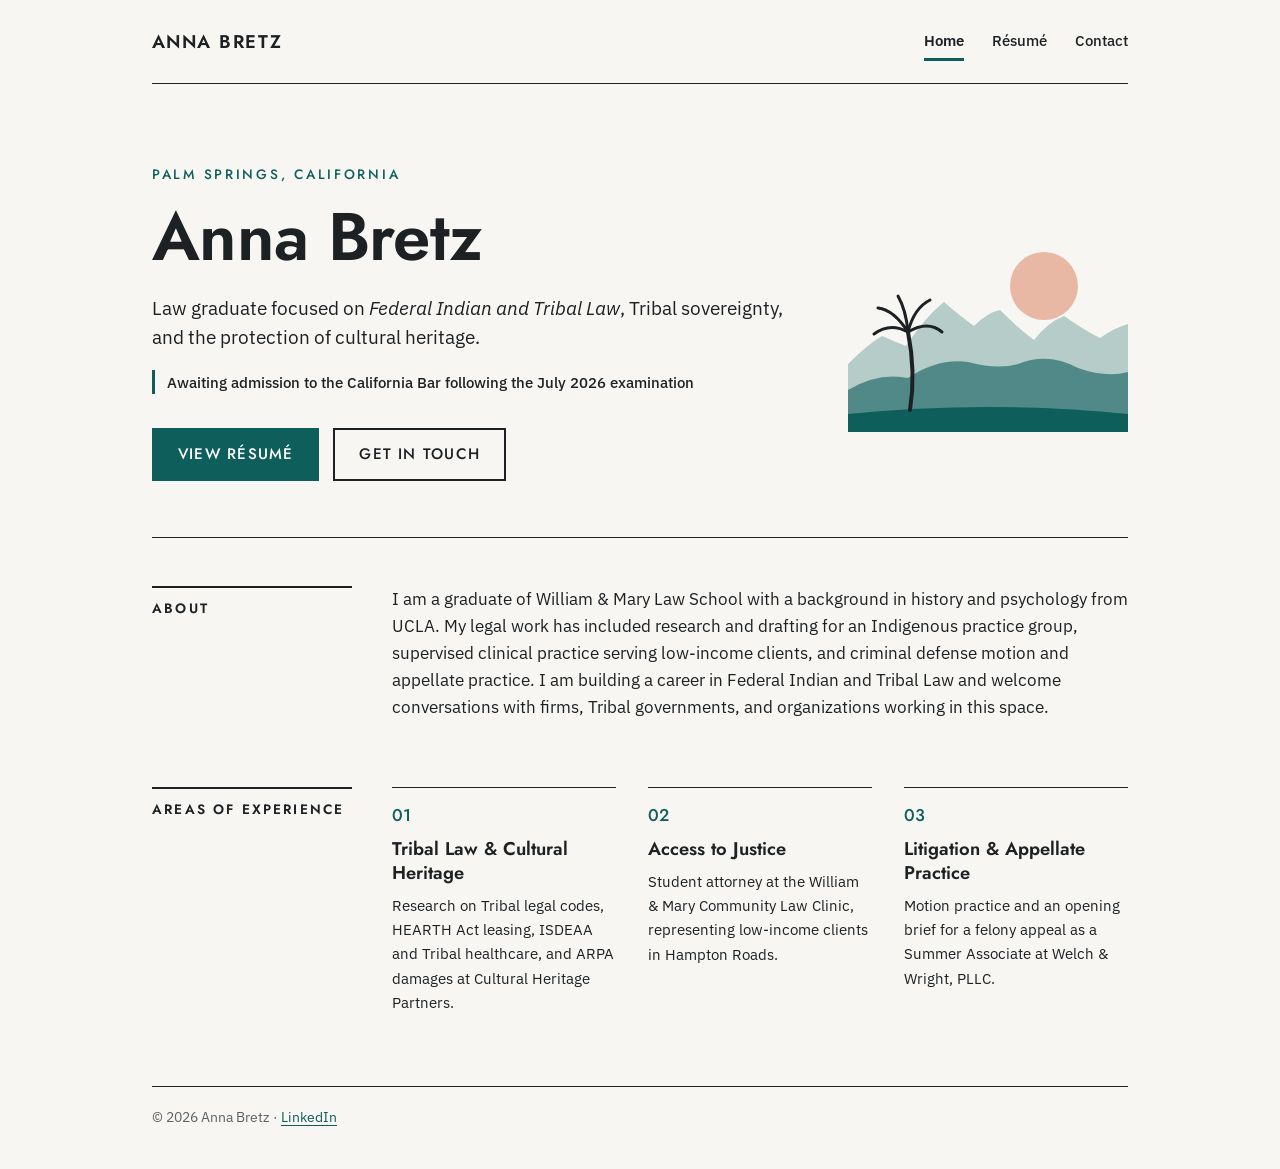
==== commit c75b27af: "Remove yellow accents; replace sun graphic with desert illustration Co-Authored-By: Claude Opus 5.5 " ====
--- a/index.html
+++ b/index.html
@@ -47,7 +47,20 @@
       </div>
       </div>
       <div class="motif" aria-hidden="true">
-        <span class="sun"></span><span class="horizon"></span><span class="ground"></span>
+        <svg viewBox="0 0 280 220" xmlns="http://www.w3.org/2000/svg">
+          <circle class="sun" cx="196" cy="74" r="34"/>
+          <path class="far" d="M0 152 Q20 132 34 124 Q48 130 58 134 Q78 104 96 90 Q112 104 126 114 Q140 100 152 98 Q170 116 186 128 Q200 110 216 104 Q236 118 252 126 Q266 116 280 112 V220 H0 Z"/>
+          <path class="near" d="M0 178 Q30 160 60 166 Q90 146 120 150 Q150 158 170 152 Q200 140 230 156 Q258 166 280 160 V220 H0 Z"/>
+          <path class="floor" d="M0 202 Q140 188 280 202 V220 H0 Z"/>
+          <g class="palm">
+            <path d="M62 198 Q68 160 60 120" stroke-width="4"/>
+            <path d="M60 120 Q42 110 26 122" stroke-width="3"/>
+            <path d="M60 120 Q46 98 30 96" stroke-width="3"/>
+            <path d="M60 120 Q58 98 50 84" stroke-width="3"/>
+            <path d="M60 120 Q66 96 82 88" stroke-width="3"/>
+            <path d="M60 120 Q80 108 94 120" stroke-width="3"/>
+          </g>
+        </svg>
       </div>
     </section>
 
--- a/styles.css
+++ b/styles.css
@@ -1,6 +1,6 @@
 /* ==========================================================
    Palm Springs mid-century modern
-   Stucco white, charcoal ink, desert teal, sun ochre.
+   Stucco white, charcoal ink, desert teal.
    Change the colors here to restyle the whole site.
    ========================================================== */
 :root {
@@ -9,7 +9,7 @@
   --muted: #5d6266;
   --rule: #d9d6cf;
   --teal: #0e5e5c;      /* desert teal: links, buttons */
-  --ochre: #d9a23f;     /* sun ochre: graphic accents only */
+  --sun: #e8b8a4;       /* desert rose: illustration only */
   --field: #ffffff;
   --on-teal: #ffffff;
 }
@@ -21,7 +21,7 @@
     --muted: #a5a9ab;
     --rule: #2e3436;
     --teal: #6cc4bc;
-    --ochre: #e2b257;
+    --sun: #b9806e;
     --field: #1b2022;
     --on-teal: #0d1213;
   }
@@ -75,7 +75,7 @@
   border-bottom: 3px solid transparent;
 }
 .site-nav nav a:hover { border-bottom-color: var(--rule); }
-.site-nav nav a[aria-current="page"] { border-bottom-color: var(--ochre); font-weight: 600; }
+.site-nav nav a[aria-current="page"] { border-bottom-color: var(--teal); font-weight: 600; }
 
 /* ----- Page frame ----- */
 .page {
@@ -106,7 +106,7 @@
   display: inline-block;
   margin: 10px 0 0;
   padding-left: 12px;
-  border-left: 4px solid var(--ochre);
+  border-left: 3px solid var(--teal);
   font-size: 0.95rem;
   font-weight: 500;
 }
@@ -153,7 +153,7 @@
 h2 {
   margin: 0;
   padding-top: 10px;
-  border-top: 4px solid var(--ochre);
+  border-top: 2px solid var(--ink);
   align-self: start;
   font-size: 0.85rem;
   font-weight: 600;
@@ -179,7 +179,7 @@
 .details dd { margin: 0; }
 
 .tags { list-style: none; margin: 0; padding: 0; display: flex; flex-wrap: wrap; }
-.tags li + li::before { content: "/"; margin: 0 12px; color: var(--ochre); font-weight: 600; }
+.tags li + li::before { content: "·"; margin: 0 12px; color: var(--muted); }
 
 footer {
   margin-top: 72px;
@@ -200,7 +200,7 @@
 .intro > * { grid-column: auto; }
 .landing .intro {
   display: grid;
-  grid-template-columns: minmax(0, 1fr) 260px;
+  grid-template-columns: minmax(0, 1fr) 280px;
   align-items: center;
   gap: 48px;
   padding: 24px 0 56px;
@@ -220,19 +220,14 @@
 .intro .status { margin-top: 18px; }
 .actions { display: flex; flex-wrap: wrap; gap: 14px; margin-top: 32px; }
 
-/* Mid-century striped sun over a teal horizon */
-.motif { position: relative; width: 260px; aspect-ratio: 1; }
-.motif .sun {
-  position: absolute;
-  inset: 10px 20px 60px;
-  border-radius: 50%;
-  background: linear-gradient(to bottom,
-    var(--ochre) 0 52%, transparent 52% 60%,
-    var(--ochre) 60% 70%, transparent 70% 77%,
-    var(--ochre) 77% 85%, transparent 85%);
-}
-.motif .horizon { position: absolute; left: 0; right: 0; bottom: 34px; height: 26px; background: var(--teal); }
-.motif .ground  { position: absolute; left: 40px; right: 40px; bottom: 16px; height: 10px; background: var(--teal); }
+/* Hand-drawn desert scene: sun, San Jacinto ridgeline, palm */
+.motif { width: 280px; }
+.motif svg { display: block; width: 100%; height: auto; }
+.motif .sun { fill: var(--sun); }
+.motif .far { fill: var(--teal); opacity: 0.28; }
+.motif .near { fill: var(--teal); opacity: 0.6; }
+.motif .floor { fill: var(--teal); }
+.motif .palm { fill: none; stroke: var(--ink); stroke-linecap: round; stroke-linejoin: round; }
 
 .areas { display: grid; grid-template-columns: repeat(3, minmax(0, 1fr)); gap: 32px; counter-reset: area; }
 .area { padding-top: 14px; border-top: 1px solid var(--ink); counter-increment: area; }
@@ -277,7 +272,7 @@
   h1 { font-size: 2.3rem; }
   .landing .intro { grid-template-columns: 1fr; gap: 32px; padding-top: 8px; }
   .landing .intro h1 { font-size: 2.8rem; }
-  .motif { width: 180px; order: -1; }
+  .motif { width: 220px; order: -1; }
   .hero { flex-direction: column; align-items: flex-start; }
   .contact { align-items: flex-start; }
   section { grid-template-columns: 1fr; }
@@ -291,7 +286,7 @@
 
 /* ----- Printing (Ctrl/Cmd+P on the résumé gives a clean paper copy) ----- */
 @media print {
-  :root { --bg: #fff; --ink: #000; --muted: #444; --rule: #ccc; --teal: #0e5e5c; --ochre: #b8862c; }
+  :root { --bg: #fff; --ink: #000; --muted: #444; --rule: #ccc; --teal: #0e5e5c; }
   body { font-size: 10.5pt; }
   .page { padding: 0; max-width: none; }
   .site-nav, .button, footer, .motif { display: none; }
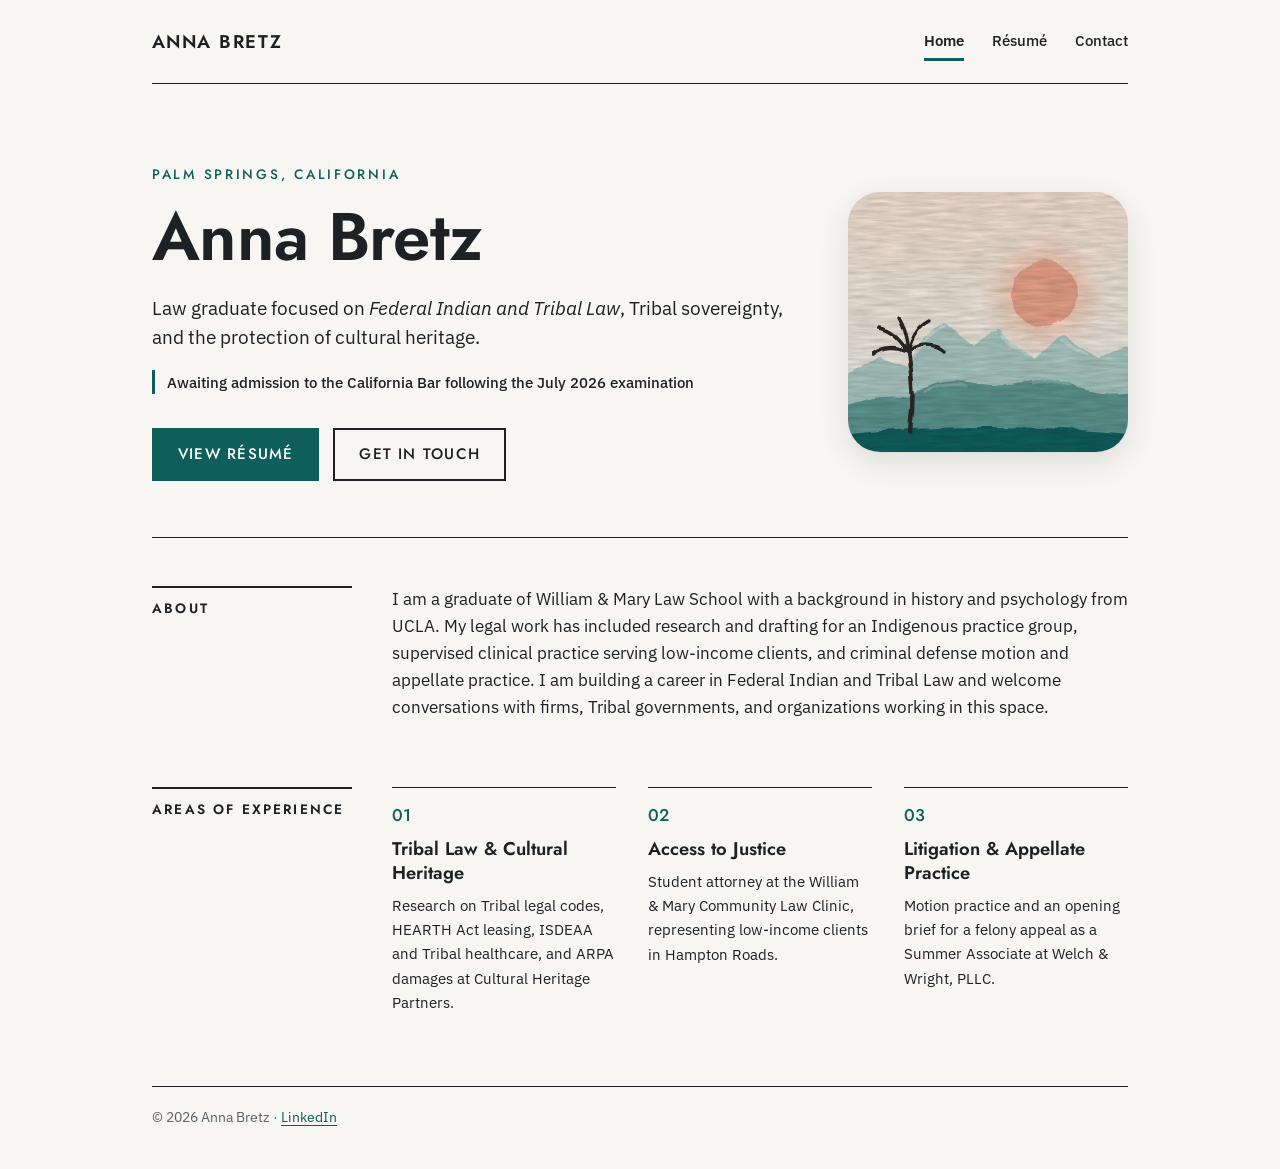
==== commit 0ce2e4fd: "Paint desert scene with acrylic texture in a rounded frame Co-Authored-By: Claude Opus 5.5 <noreply@" ====
--- a/index.html
+++ b/index.html
@@ -47,18 +47,48 @@
       </div>
       </div>
       <div class="motif" aria-hidden="true">
-        <svg viewBox="0 0 280 220" xmlns="http://www.w3.org/2000/svg">
-          <circle class="sun" cx="196" cy="74" r="34"/>
-          <path class="far" d="M0 152 Q20 132 34 124 Q48 130 58 134 Q78 104 96 90 Q112 104 126 114 Q140 100 152 98 Q170 116 186 128 Q200 110 216 104 Q236 118 252 126 Q266 116 280 112 V220 H0 Z"/>
-          <path class="near" d="M0 178 Q30 160 60 166 Q90 146 120 150 Q150 158 170 152 Q200 140 230 156 Q258 166 280 160 V220 H0 Z"/>
-          <path class="floor" d="M0 202 Q140 188 280 202 V220 H0 Z"/>
-          <g class="palm">
-            <path d="M62 198 Q68 160 60 120" stroke-width="4"/>
-            <path d="M60 120 Q42 110 26 122" stroke-width="3"/>
-            <path d="M60 120 Q46 98 30 96" stroke-width="3"/>
-            <path d="M60 120 Q58 98 50 84" stroke-width="3"/>
-            <path d="M60 120 Q66 96 82 88" stroke-width="3"/>
-            <path d="M60 120 Q80 108 94 120" stroke-width="3"/>
+        <svg viewBox="0 -40 280 260" xmlns="http://www.w3.org/2000/svg">
+          <defs>
+            <linearGradient id="sky" x1="0" y1="0" x2="0" y2="1">
+              <stop offset="0" style="stop-color: var(--sky-top)"/>
+              <stop offset="1" style="stop-color: var(--sky-bottom)"/>
+            </linearGradient>
+            <!-- Acrylic look: wobbly hand-painted edges plus dry-brush streaks -->
+            <filter id="acrylic" x="-10%" y="-10%" width="120%" height="120%" color-interpolation-filters="sRGB">
+              <feTurbulence type="fractalNoise" baseFrequency="0.03" numOctaves="3" seed="4" result="warp"/>
+              <feDisplacementMap in="SourceGraphic" in2="warp" scale="8" xChannelSelector="R" yChannelSelector="G" result="painted"/>
+              <feTurbulence type="fractalNoise" baseFrequency="0.035 0.28" numOctaves="3" seed="11" result="strokes"/>
+              <feColorMatrix in="strokes" type="saturate" values="0" result="grey"/>
+              <feComponentTransfer in="grey" result="brush">
+                <feFuncR type="linear" slope="0.3" intercept="0.76"/>
+                <feFuncG type="linear" slope="0.3" intercept="0.76"/>
+                <feFuncB type="linear" slope="0.3" intercept="0.76"/>
+                <feFuncA type="linear" slope="0" intercept="1"/>
+              </feComponentTransfer>
+              <feBlend in="painted" in2="brush" mode="multiply" result="textured"/>
+              <feComposite in="textured" in2="painted" operator="in"/>
+            </filter>
+            <filter id="soft" x="-50%" y="-50%" width="200%" height="200%">
+              <feGaussianBlur stdDeviation="9"/>
+            </filter>
+          </defs>
+          <g filter="url(#acrylic)">
+            <rect class="sky" x="-30" y="-70" width="340" height="320"/>
+            <circle class="glow" cx="196" cy="62" r="50" filter="url(#soft)"/>
+            <circle class="sun" cx="196" cy="62" r="33"/>
+            <path class="far" d="M-20 152 Q20 132 34 124 Q48 130 58 134 Q78 104 96 90 Q112 104 126 114 Q140 100 152 98 Q170 116 186 128 Q200 110 216 104 Q236 118 252 126 Q266 116 300 108 V240 H-20 Z"/>
+            <path class="far-light" d="M62 130 Q80 106 96 94 M156 104 Q168 114 180 124 M214 110 Q228 116 240 122"/>
+            <path class="near" d="M-20 180 Q30 160 60 166 Q90 146 120 150 Q150 158 170 152 Q200 140 230 156 Q258 166 300 158 V240 H-20 Z"/>
+            <path class="near-light" d="M78 160 Q98 150 118 154 M184 150 Q204 144 222 154"/>
+            <path class="floor" d="M-20 204 Q140 186 300 204 V240 H-20 Z"/>
+            <g class="palm">
+              <path d="M62 200 Q68 160 60 120" stroke-width="4.5"/>
+              <path d="M60 120 Q42 110 26 122" stroke-width="3.5"/>
+              <path d="M60 120 Q46 98 30 96" stroke-width="3.5"/>
+              <path d="M60 120 Q58 98 50 84" stroke-width="3.5"/>
+              <path d="M60 120 Q66 96 82 88" stroke-width="3.5"/>
+              <path d="M60 120 Q80 108 94 120" stroke-width="3.5"/>
+            </g>
           </g>
         </svg>
       </div>
--- a/styles.css
+++ b/styles.css
@@ -9,7 +9,17 @@
   --muted: #5d6266;
   --rule: #d9d6cf;
   --teal: #0e5e5c;      /* desert teal: links, buttons */
-  --sun: #e8b8a4;       /* desert rose: illustration only */
+  /* painted scene (illustration only) */
+  --sky-top: #f2dccd;
+  --sky-bottom: #e4ebe4;
+  --sun: #e59f86;
+  --glow: #f0c3ad;
+  --far: #a8c5bf;
+  --far-light: #c9ddd7;
+  --near: #5b938d;
+  --near-light: #7fb0a9;
+  --floor: #0e5e5c;
+  --palm: #2b2724;
   --field: #ffffff;
   --on-teal: #ffffff;
 }
@@ -21,7 +31,16 @@
     --muted: #a5a9ab;
     --rule: #2e3436;
     --teal: #6cc4bc;
-    --sun: #b9806e;
+    --sky-top: #232c3a;
+    --sky-bottom: #4a3d47;
+    --sun: #d58c72;
+    --glow: #6a4a4c;
+    --far: #34504f;
+    --far-light: #46666380;
+    --near: #3c716c;
+    --near-light: #4f8a84;
+    --floor: #1f5552;
+    --palm: #101415;
     --field: #1b2022;
     --on-teal: #0d1213;
   }
@@ -220,14 +239,24 @@
 .intro .status { margin-top: 18px; }
 .actions { display: flex; flex-wrap: wrap; gap: 14px; margin-top: 32px; }
 
-/* Hand-drawn desert scene: sun, San Jacinto ridgeline, palm */
-.motif { width: 280px; }
+/* Painted desert scene: sun, San Jacinto ridgeline, palm */
+.motif {
+  width: 280px;
+  border-radius: 32px;
+  overflow: hidden;
+  box-shadow: 0 1px 0 rgba(0,0,0,0.04), 0 10px 30px rgba(30, 40, 40, 0.12);
+}
 .motif svg { display: block; width: 100%; height: auto; }
+.motif .sky { fill: url(#sky); }
+.motif .glow { fill: var(--glow); opacity: 0.7; }
 .motif .sun { fill: var(--sun); }
-.motif .far { fill: var(--teal); opacity: 0.28; }
-.motif .near { fill: var(--teal); opacity: 0.6; }
-.motif .floor { fill: var(--teal); }
-.motif .palm { fill: none; stroke: var(--ink); stroke-linecap: round; stroke-linejoin: round; }
+.motif .far { fill: var(--far); }
+.motif .near { fill: var(--near); }
+.motif .floor { fill: var(--floor); }
+.motif .far-light, .motif .near-light { fill: none; stroke-width: 3; stroke-linecap: round; opacity: 0.8; }
+.motif .far-light { stroke: var(--far-light); }
+.motif .near-light { stroke: var(--near-light); }
+.motif .palm { fill: none; stroke: var(--palm); stroke-linecap: round; stroke-linejoin: round; }
 
 .areas { display: grid; grid-template-columns: repeat(3, minmax(0, 1fr)); gap: 32px; counter-reset: area; }
 .area { padding-top: 14px; border-top: 1px solid var(--ink); counter-increment: area; }
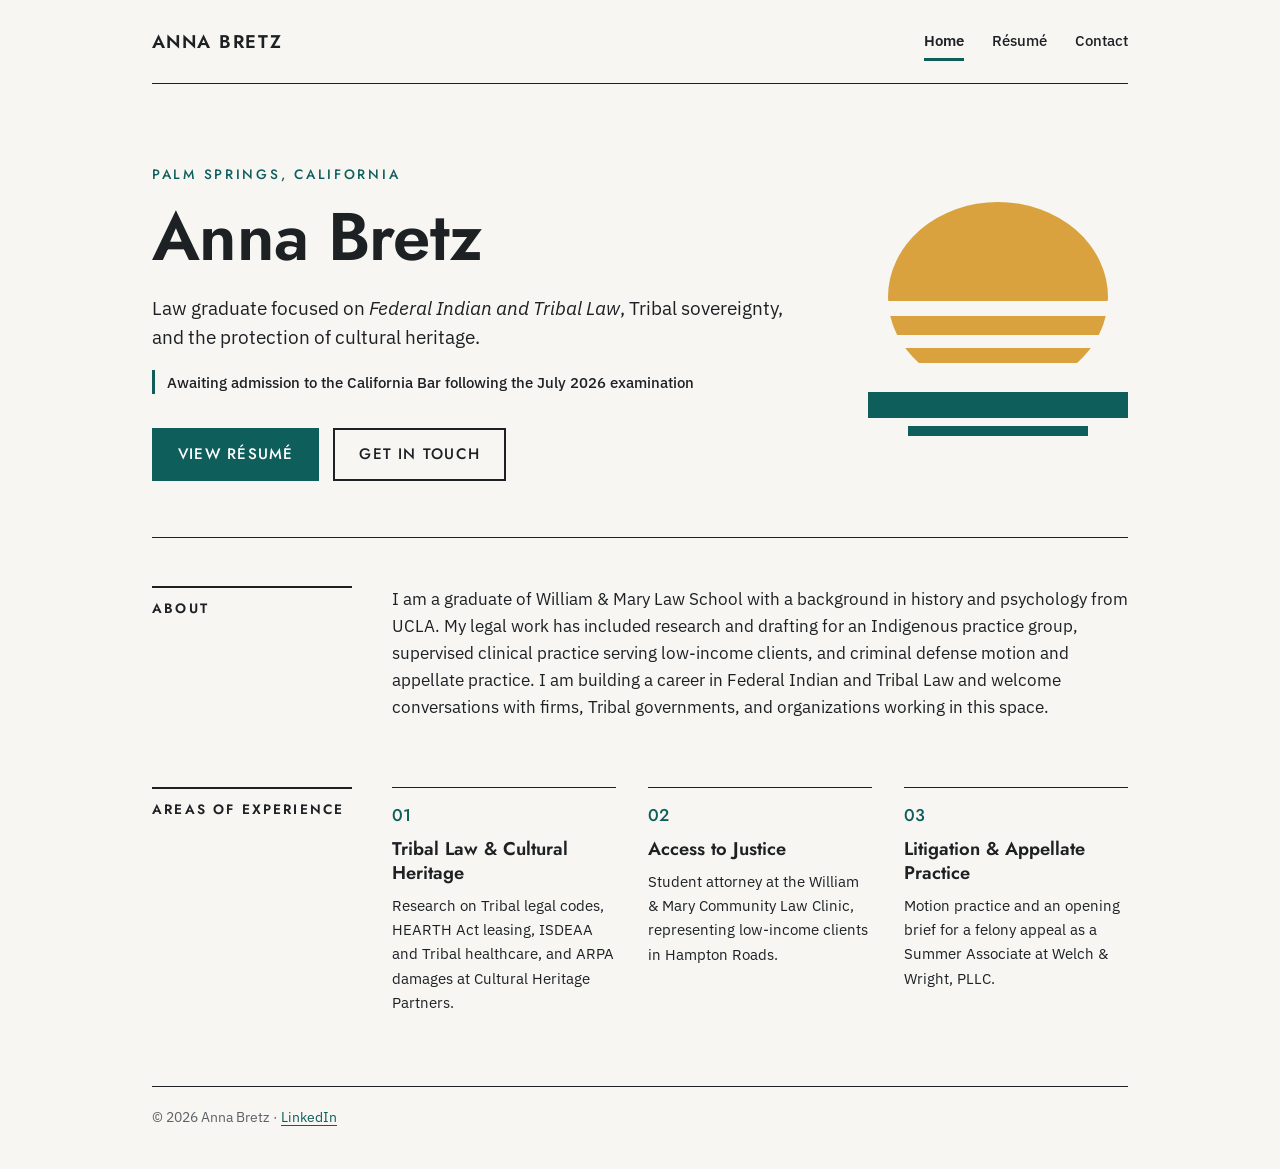
==== commit 41290211: "Restore the original striped sun on the home page Co-Authored-By: Claude Opus 5.5 <noreply@anthropic" ====
--- a/index.html
+++ b/index.html
@@ -47,50 +47,7 @@
       </div>
       </div>
       <div class="motif" aria-hidden="true">
-        <svg viewBox="0 -40 280 260" xmlns="http://www.w3.org/2000/svg">
-          <defs>
-            <linearGradient id="sky" x1="0" y1="0" x2="0" y2="1">
-              <stop offset="0" style="stop-color: var(--sky-top)"/>
-              <stop offset="1" style="stop-color: var(--sky-bottom)"/>
-            </linearGradient>
-            <!-- Acrylic look: wobbly hand-painted edges plus dry-brush streaks -->
-            <filter id="acrylic" x="-10%" y="-10%" width="120%" height="120%" color-interpolation-filters="sRGB">
-              <feTurbulence type="fractalNoise" baseFrequency="0.03" numOctaves="3" seed="4" result="warp"/>
-              <feDisplacementMap in="SourceGraphic" in2="warp" scale="8" xChannelSelector="R" yChannelSelector="G" result="painted"/>
-              <feTurbulence type="fractalNoise" baseFrequency="0.035 0.28" numOctaves="3" seed="11" result="strokes"/>
-              <feColorMatrix in="strokes" type="saturate" values="0" result="grey"/>
-              <feComponentTransfer in="grey" result="brush">
-                <feFuncR type="linear" slope="0.3" intercept="0.76"/>
-                <feFuncG type="linear" slope="0.3" intercept="0.76"/>
-                <feFuncB type="linear" slope="0.3" intercept="0.76"/>
-                <feFuncA type="linear" slope="0" intercept="1"/>
-              </feComponentTransfer>
-              <feBlend in="painted" in2="brush" mode="multiply" result="textured"/>
-              <feComposite in="textured" in2="painted" operator="in"/>
-            </filter>
-            <filter id="soft" x="-50%" y="-50%" width="200%" height="200%">
-              <feGaussianBlur stdDeviation="9"/>
-            </filter>
-          </defs>
-          <g filter="url(#acrylic)">
-            <rect class="sky" x="-30" y="-70" width="340" height="320"/>
-            <circle class="glow" cx="196" cy="62" r="50" filter="url(#soft)"/>
-            <circle class="sun" cx="196" cy="62" r="33"/>
-            <path class="far" d="M-20 152 Q20 132 34 124 Q48 130 58 134 Q78 104 96 90 Q112 104 126 114 Q140 100 152 98 Q170 116 186 128 Q200 110 216 104 Q236 118 252 126 Q266 116 300 108 V240 H-20 Z"/>
-            <path class="far-light" d="M62 130 Q80 106 96 94 M156 104 Q168 114 180 124 M214 110 Q228 116 240 122"/>
-            <path class="near" d="M-20 180 Q30 160 60 166 Q90 146 120 150 Q150 158 170 152 Q200 140 230 156 Q258 166 300 158 V240 H-20 Z"/>
-            <path class="near-light" d="M78 160 Q98 150 118 154 M184 150 Q204 144 222 154"/>
-            <path class="floor" d="M-20 204 Q140 186 300 204 V240 H-20 Z"/>
-            <g class="palm">
-              <path d="M62 200 Q68 160 60 120" stroke-width="4.5"/>
-              <path d="M60 120 Q42 110 26 122" stroke-width="3.5"/>
-              <path d="M60 120 Q46 98 30 96" stroke-width="3.5"/>
-              <path d="M60 120 Q58 98 50 84" stroke-width="3.5"/>
-              <path d="M60 120 Q66 96 82 88" stroke-width="3.5"/>
-              <path d="M60 120 Q80 108 94 120" stroke-width="3.5"/>
-            </g>
-          </g>
-        </svg>
+        <span class="sun"></span><span class="horizon"></span><span class="ground"></span>
       </div>
     </section>
 
--- a/styles.css
+++ b/styles.css
@@ -9,17 +9,7 @@
   --muted: #5d6266;
   --rule: #d9d6cf;
   --teal: #0e5e5c;      /* desert teal: links, buttons */
-  /* painted scene (illustration only) */
-  --sky-top: #f2dccd;
-  --sky-bottom: #e4ebe4;
-  --sun: #e59f86;
-  --glow: #f0c3ad;
-  --far: #a8c5bf;
-  --far-light: #c9ddd7;
-  --near: #5b938d;
-  --near-light: #7fb0a9;
-  --floor: #0e5e5c;
-  --palm: #2b2724;
+  --sun: #d9a23f;       /* sun ochre: home-page sun only */
   --field: #ffffff;
   --on-teal: #ffffff;
 }
@@ -31,16 +21,7 @@
     --muted: #a5a9ab;
     --rule: #2e3436;
     --teal: #6cc4bc;
-    --sky-top: #232c3a;
-    --sky-bottom: #4a3d47;
-    --sun: #d58c72;
-    --glow: #6a4a4c;
-    --far: #34504f;
-    --far-light: #46666380;
-    --near: #3c716c;
-    --near-light: #4f8a84;
-    --floor: #1f5552;
-    --palm: #101415;
+    --sun: #e2b257;
     --field: #1b2022;
     --on-teal: #0d1213;
   }
@@ -219,7 +200,7 @@
 .intro > * { grid-column: auto; }
 .landing .intro {
   display: grid;
-  grid-template-columns: minmax(0, 1fr) 280px;
+  grid-template-columns: minmax(0, 1fr) 260px;
   align-items: center;
   gap: 48px;
   padding: 24px 0 56px;
@@ -239,24 +220,19 @@
 .intro .status { margin-top: 18px; }
 .actions { display: flex; flex-wrap: wrap; gap: 14px; margin-top: 32px; }
 
-/* Painted desert scene: sun, San Jacinto ridgeline, palm */
-.motif {
-  width: 280px;
-  border-radius: 32px;
-  overflow: hidden;
-  box-shadow: 0 1px 0 rgba(0,0,0,0.04), 0 10px 30px rgba(30, 40, 40, 0.12);
-}
-.motif svg { display: block; width: 100%; height: auto; }
-.motif .sky { fill: url(#sky); }
-.motif .glow { fill: var(--glow); opacity: 0.7; }
-.motif .sun { fill: var(--sun); }
-.motif .far { fill: var(--far); }
-.motif .near { fill: var(--near); }
-.motif .floor { fill: var(--floor); }
-.motif .far-light, .motif .near-light { fill: none; stroke-width: 3; stroke-linecap: round; opacity: 0.8; }
-.motif .far-light { stroke: var(--far-light); }
-.motif .near-light { stroke: var(--near-light); }
-.motif .palm { fill: none; stroke: var(--palm); stroke-linecap: round; stroke-linejoin: round; }
+/* Mid-century striped sun over a teal horizon */
+.motif { position: relative; width: 260px; aspect-ratio: 1; }
+.motif .sun {
+  position: absolute;
+  inset: 10px 20px 60px;
+  border-radius: 50%;
+  background: linear-gradient(to bottom,
+    var(--sun) 0 52%, transparent 52% 60%,
+    var(--sun) 60% 70%, transparent 70% 77%,
+    var(--sun) 77% 85%, transparent 85%);
+}
+.motif .horizon { position: absolute; left: 0; right: 0; bottom: 34px; height: 26px; background: var(--teal); }
+.motif .ground  { position: absolute; left: 40px; right: 40px; bottom: 16px; height: 10px; background: var(--teal); }
 
 .areas { display: grid; grid-template-columns: repeat(3, minmax(0, 1fr)); gap: 32px; counter-reset: area; }
 .area { padding-top: 14px; border-top: 1px solid var(--ink); counter-increment: area; }
@@ -301,7 +277,7 @@
   h1 { font-size: 2.3rem; }
   .landing .intro { grid-template-columns: 1fr; gap: 32px; padding-top: 8px; }
   .landing .intro h1 { font-size: 2.8rem; }
-  .motif { width: 220px; order: -1; }
+  .motif { width: 180px; order: -1; }
   .hero { flex-direction: column; align-items: flex-start; }
   .contact { align-items: flex-start; }
   section { grid-template-columns: 1fr; }
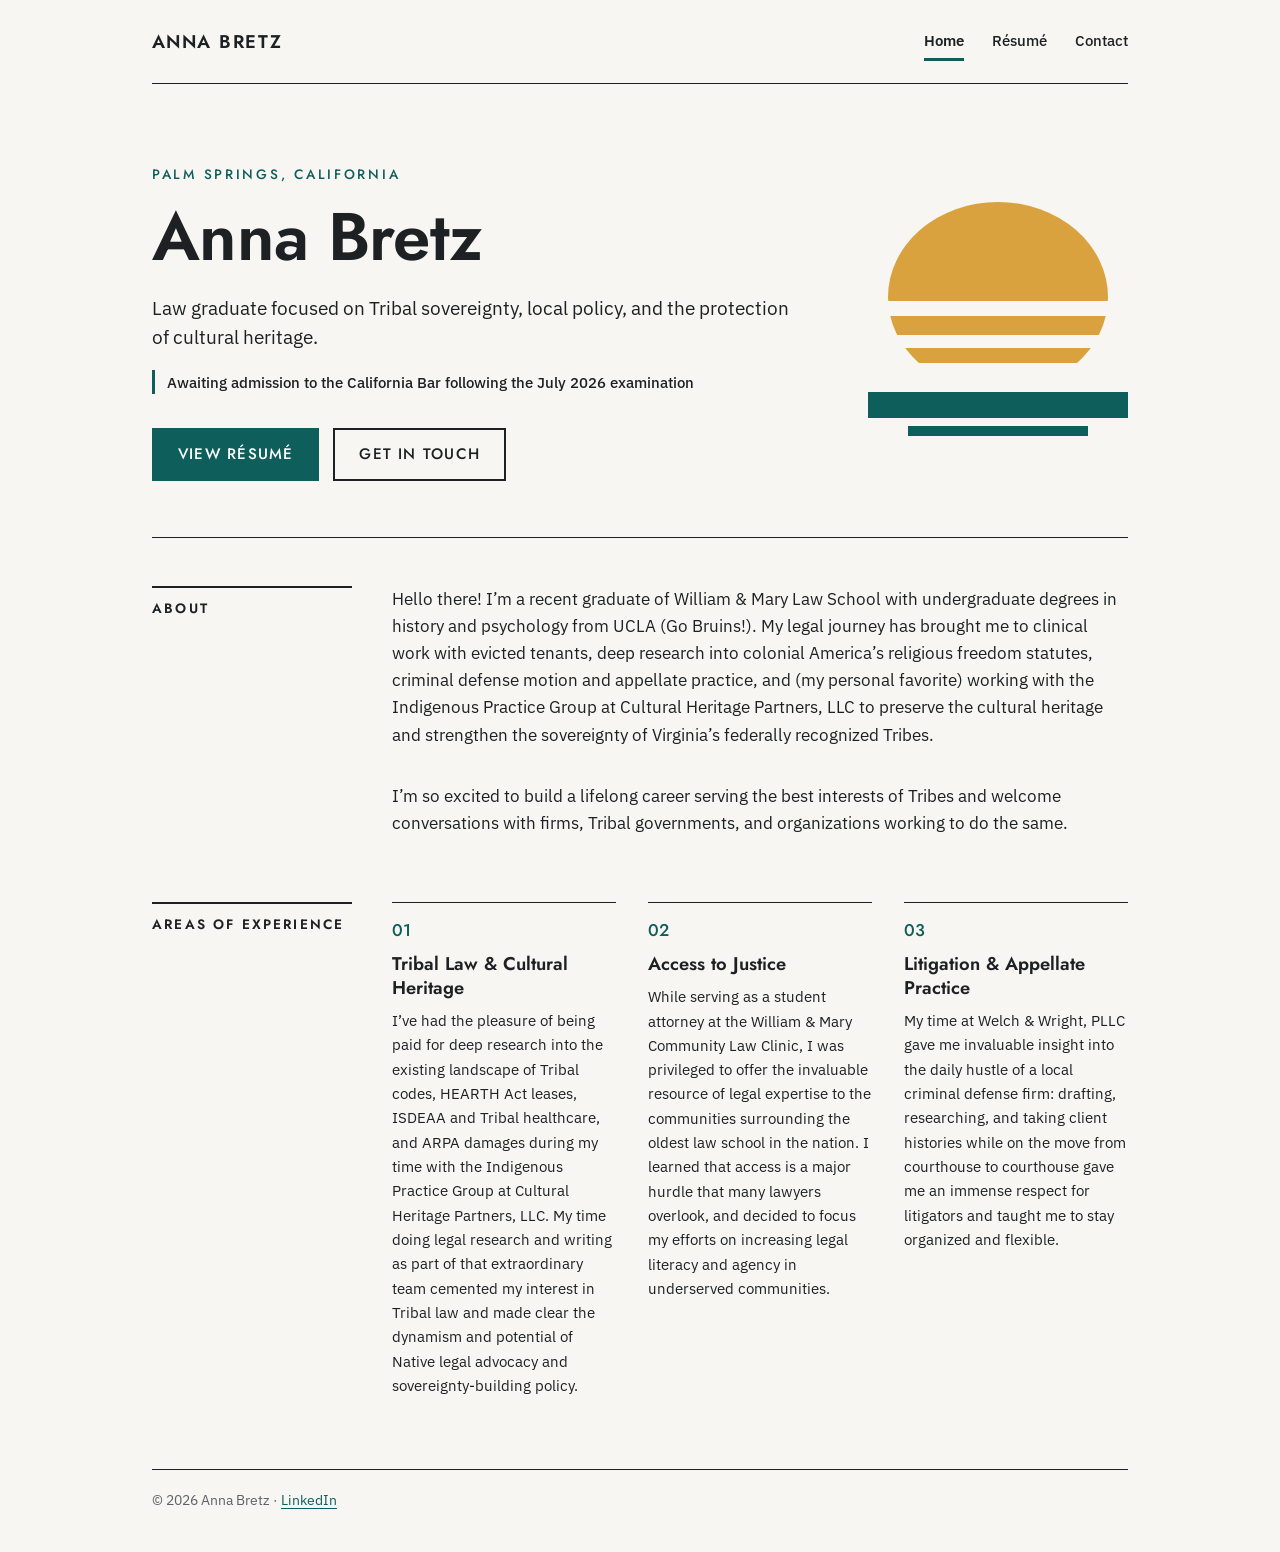
==== commit bdad5eb5: "Update site copy in Anna's own words Home: new focus line, About, and Areas of Experience text. Résu" ====
--- a/index.html
+++ b/index.html
@@ -37,8 +37,8 @@
       <p class="eyebrow">Palm Springs, California</p>
       <h1>Anna Bretz</h1>
       <p class="lede">
-        Law graduate focused on <em>Federal Indian and Tribal Law</em>, Tribal sovereignty,
-        and the protection of cultural heritage.
+        Law graduate focused on Tribal sovereignty, local policy, and the protection of
+        cultural heritage.
       </p>
       <p class="status">Awaiting admission to the California Bar following the July 2026 examination</p>
       <div class="actions">
@@ -55,12 +55,18 @@
     <section>
       <h2>About</h2>
       <p>
-        I am a graduate of William &amp; Mary Law School with a background in history and
-        psychology from UCLA. My legal work has included research and drafting for an
-        Indigenous practice group, supervised clinical practice serving low-income clients,
-        and criminal defense motion and appellate practice. I am building a career in
-        Federal Indian and Tribal Law and welcome conversations with firms, Tribal
-        governments, and organizations working in this space.
+        Hello there! I’m a recent graduate of William &amp; Mary Law School with undergraduate
+        degrees in history and psychology from UCLA (Go Bruins!). My legal journey has brought
+        me to clinical work with evicted tenants, deep research into colonial America’s
+        religious freedom statutes, criminal defense motion and appellate practice, and (my
+        personal favorite) working with the Indigenous Practice Group at Cultural Heritage
+        Partners, LLC to preserve the cultural heritage and strengthen the sovereignty of
+        Virginia’s federally recognized Tribes.
+      </p>
+      <p>
+        I’m so excited to build a lifelong career serving the best interests of Tribes and
+        welcome conversations with firms, Tribal governments, and organizations working to
+        do the same.
       </p>
     </section>
 
@@ -70,15 +76,15 @@
       <div class="areas">
         <article class="area">
           <h3>Tribal Law &amp; Cultural Heritage</h3>
-          <p>Research on Tribal legal codes, HEARTH Act leasing, ISDEAA and Tribal healthcare, and ARPA damages at Cultural Heritage Partners.</p>
+          <p>I’ve had the pleasure of being paid for deep research into the existing landscape of Tribal codes, HEARTH Act leases, ISDEAA and Tribal healthcare, and ARPA damages during my time with the Indigenous Practice Group at Cultural Heritage Partners, LLC. My time doing legal research and writing as part of that extraordinary team cemented my interest in Tribal law and made clear the dynamism and potential of Native legal advocacy and sovereignty-building policy.</p>
         </article>
         <article class="area">
           <h3>Access to Justice</h3>
-          <p>Student attorney at the William &amp; Mary Community Law Clinic, representing low-income clients in Hampton Roads.</p>
+          <p>While serving as a student attorney at the William &amp; Mary Community Law Clinic, I was privileged to offer the invaluable resource of legal expertise to the communities surrounding the oldest law school in the nation. I learned that access is a major hurdle that many lawyers overlook, and decided to focus my efforts on increasing legal literacy and agency in underserved communities.</p>
         </article>
         <article class="area">
           <h3>Litigation &amp; Appellate Practice</h3>
-          <p>Motion practice and an opening brief for a felony appeal as a Summer Associate at Welch &amp; Wright, PLLC.</p>
+          <p>My time at Welch &amp; Wright, PLLC gave me invaluable insight into the daily hustle of a local criminal defense firm: drafting, researching, and taking client histories while on the move from courthouse to courthouse gave me an immense respect for litigators and taught me to stay organized and flexible.</p>
         </article>
       </div>
     </section>
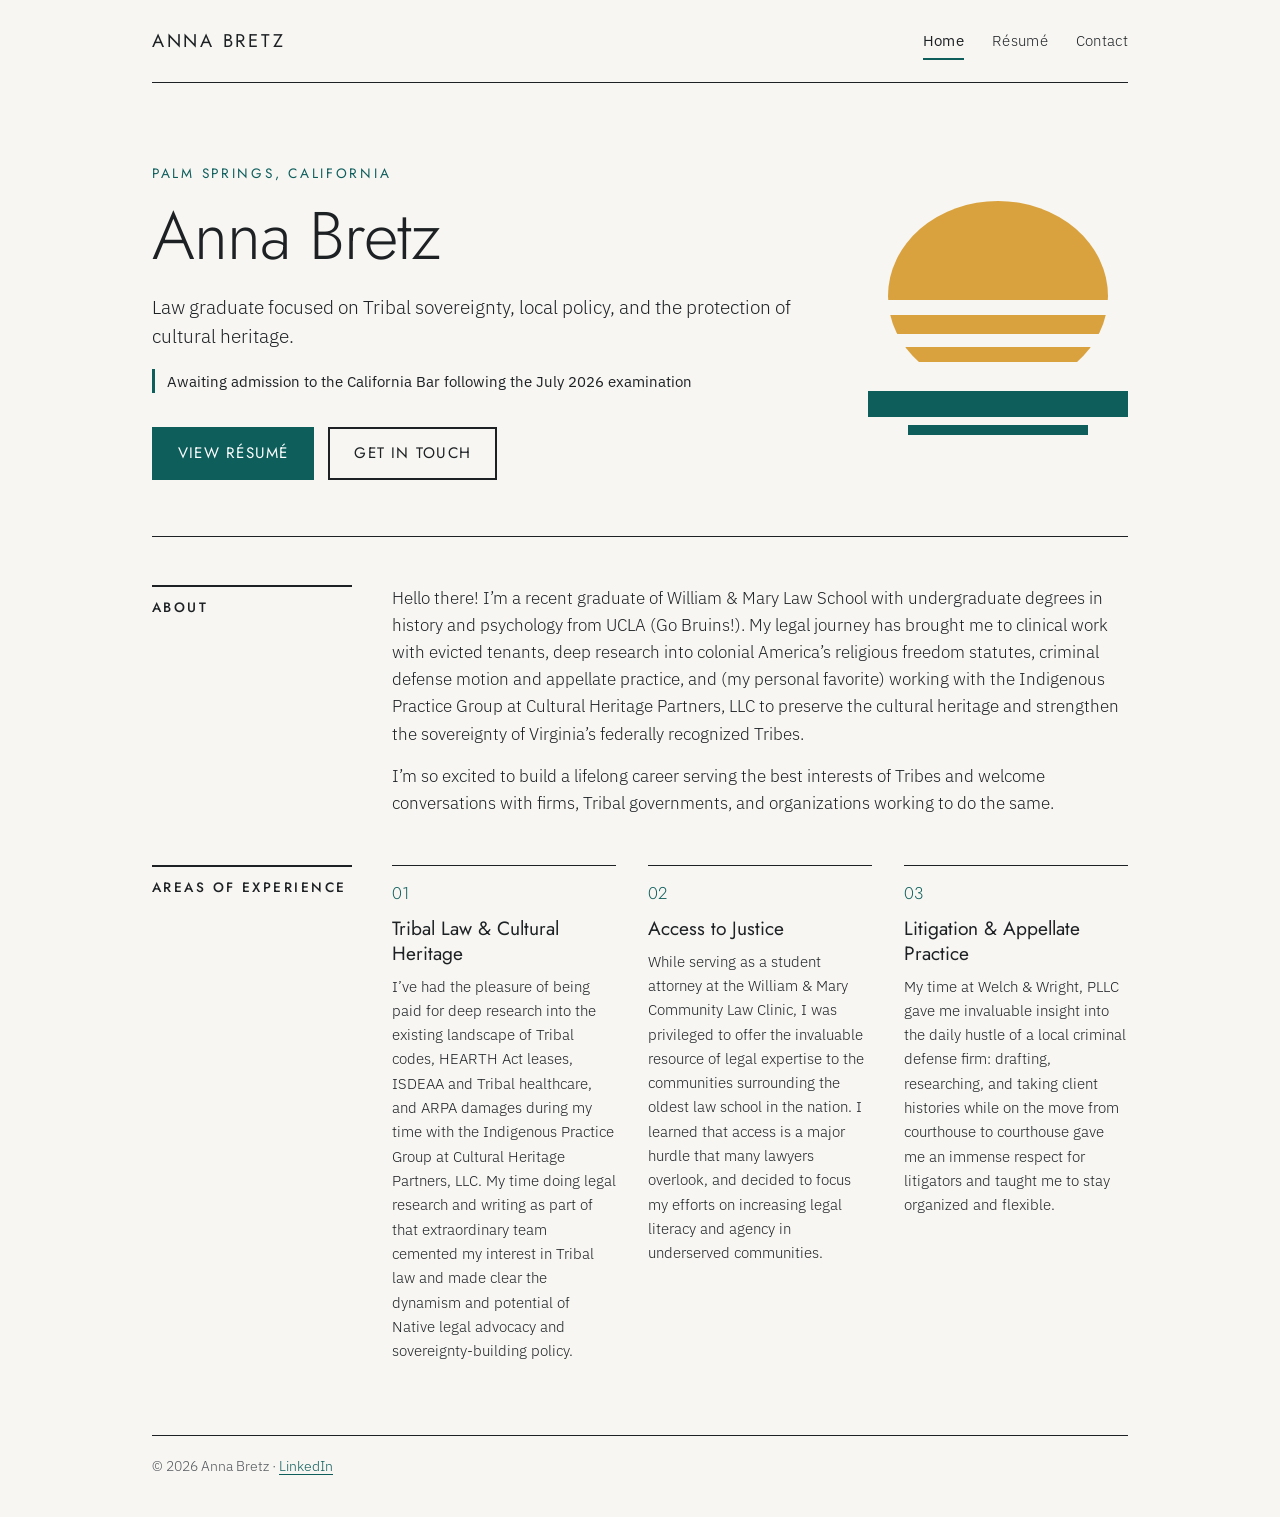
==== commit 28fb130f: "Use lighter, more refined font weights across the site Co-Authored-By: Claude Opus 5.5 <noreply@anth" ====
--- a/index.html
+++ b/index.html
@@ -16,7 +16,7 @@
   <link rel="icon" href="data:image/svg+xml,<svg xmlns='http://www.w3.org/2000/svg' viewBox='0 0 100 100'><rect width='100' height='100' fill='%230e5e5c'/><text x='50' y='66' font-size='50' text-anchor='middle' fill='white' font-family='Futura,Century Gothic,Arial,sans-serif' font-weight='600'>AB</text></svg>">
   <link rel="preconnect" href="https://fonts.googleapis.com">
   <link rel="preconnect" href="https://fonts.gstatic.com" crossorigin>
-  <link href="https://fonts.googleapis.com/css2?family=IBM+Plex+Sans:ital,wght@0,400;0,500;0,600;1,400&family=Jost:wght@400;500;600&display=swap" rel="stylesheet">
+  <link href="https://fonts.googleapis.com/css2?family=IBM+Plex+Sans:ital,wght@0,300;0,400;0,500;1,300;1,400&family=Jost:wght@300;400;500&display=swap" rel="stylesheet">
   <link rel="stylesheet" href="styles.css">
 </head>
 <body>
--- a/styles.css
+++ b/styles.css
@@ -6,7 +6,7 @@
 :root {
   --bg: #f7f6f2;        /* stucco white */
   --ink: #1d2124;       /* charcoal */
-  --muted: #5d6266;
+  --muted: #51565a;
   --rule: #d9d6cf;
   --teal: #0e5e5c;      /* desert teal: links, buttons */
   --sun: #d9a23f;       /* sun ochre: home-page sun only */
@@ -34,6 +34,7 @@
   background: var(--bg);
   color: var(--ink);
   font-family: "IBM Plex Sans", system-ui, -apple-system, "Segoe UI", sans-serif;
+  font-weight: 300;
   font-size: 17px;
   line-height: 1.6;
   -webkit-font-smoothing: antialiased;
@@ -59,8 +60,8 @@
 }
 .brand {
   font-size: 1.15rem;
-  font-weight: 600;
-  letter-spacing: 0.08em;
+  font-weight: 400;
+  letter-spacing: 0.14em;
   text-transform: uppercase;
   color: var(--ink);
   text-decoration: none;
@@ -70,12 +71,13 @@
   padding: 6px 0;
   color: var(--ink);
   font-size: 0.95rem;
-  font-weight: 500;
+  font-weight: 300;
+  letter-spacing: 0.02em;
   text-decoration: none;
-  border-bottom: 3px solid transparent;
+  border-bottom: 2px solid transparent;
 }
 .site-nav nav a:hover { border-bottom-color: var(--rule); }
-.site-nav nav a[aria-current="page"] { border-bottom-color: var(--teal); font-weight: 600; }
+.site-nav nav a[aria-current="page"] { border-bottom-color: var(--teal); font-weight: 400; }
 
 /* ----- Page frame ----- */
 .page {
@@ -87,9 +89,9 @@
 h1 {
   margin: 0;
   font-size: 3rem;
-  font-weight: 600;
+  font-weight: 300;
   line-height: 1.05;
-  letter-spacing: -0.01em;
+  letter-spacing: -0.015em;
 }
 
 /* ----- Résumé header ----- */
@@ -101,14 +103,14 @@
   padding-bottom: 32px;
   border-bottom: 1px solid var(--ink);
 }
-.role { margin: 12px 0 0; font-size: 1.1rem; font-weight: 500; }
+.role { margin: 12px 0 0; font-size: 1.1rem; font-weight: 400; }
 .status {
   display: inline-block;
   margin: 10px 0 0;
   padding-left: 12px;
   border-left: 3px solid var(--teal);
   font-size: 0.95rem;
-  font-weight: 500;
+  font-weight: 400;
 }
 .location { margin: 8px 0 0; color: var(--muted); }
 .contact {
@@ -130,7 +132,7 @@
   border-radius: 0;
   font: inherit;
   font-family: "Jost", "Futura", sans-serif;
-  font-weight: 500;
+  font-weight: 400;
   font-size: 0.95rem;
   letter-spacing: 0.08em;
   text-transform: uppercase;
@@ -156,13 +158,14 @@
   border-top: 2px solid var(--ink);
   align-self: start;
   font-size: 0.85rem;
-  font-weight: 600;
-  letter-spacing: 0.16em;
+  font-weight: 500;
+  letter-spacing: 0.18em;
   text-transform: uppercase;
 }
-section > p:first-of-type { margin-top: 0; }
-h3 { margin: 0; font-size: 1.15rem; font-weight: 600; line-height: 1.3; }
-.org { font-family: "IBM Plex Sans", sans-serif; font-weight: 400; font-size: 1rem; color: var(--muted); }
+section > p { margin: 0 0 0.9em; }
+section > p:last-child { margin-bottom: 0; }
+h3 { margin: 0; font-size: 1.2rem; font-weight: 400; line-height: 1.3; }
+.org { font-family: "IBM Plex Sans", sans-serif; font-weight: 300; font-size: 1rem; color: var(--muted); }
 
 .item { margin-bottom: 28px; padding-top: 10px; border-top: 1px solid var(--rule); }
 .item:first-of-type { border-top: none; padding-top: 0; }
@@ -175,7 +178,7 @@
 .note { margin: 6px 0 0; color: var(--muted); }
 .degree { margin: 4px 0 0; }
 .details { display: grid; grid-template-columns: max-content 1fr; gap: 4px 20px; margin: 10px 0 0; }
-.details dt { font-weight: 600; font-size: 0.9rem; color: var(--muted); }
+.details dt { font-weight: 500; font-size: 0.9rem; color: var(--muted); }
 .details dd { margin: 0; }
 
 .tags { list-style: none; margin: 0; padding: 0; display: flex; flex-wrap: wrap; }
@@ -210,7 +213,7 @@
   margin: 0 0 16px;
   font-family: "Jost", sans-serif;
   font-size: 0.85rem;
-  font-weight: 500;
+  font-weight: 400;
   letter-spacing: 0.2em;
   text-transform: uppercase;
   color: var(--teal);
@@ -241,7 +244,7 @@
   display: block;
   margin-bottom: 8px;
   font-family: "Jost", sans-serif;
-  font-weight: 500;
+  font-weight: 300;
   color: var(--teal);
 }
 .area h3 { margin-bottom: 8px; }
@@ -251,8 +254,8 @@
 .contact-form { margin-top: 40px; display: flex; flex-direction: column; gap: 22px; max-width: 760px; }
 .field-row { display: grid; grid-template-columns: repeat(2, minmax(0, 1fr)); gap: 22px; }
 .field { display: flex; flex-direction: column; gap: 6px; }
-.field label { font-weight: 600; font-size: 0.92rem; }
-.optional { font-weight: 400; color: var(--muted); }
+.field label { font-weight: 500; font-size: 0.92rem; }
+.optional { font-weight: 300; color: var(--muted); }
 .field input, .field select, .field textarea {
   width: 100%;
   min-height: 48px;
